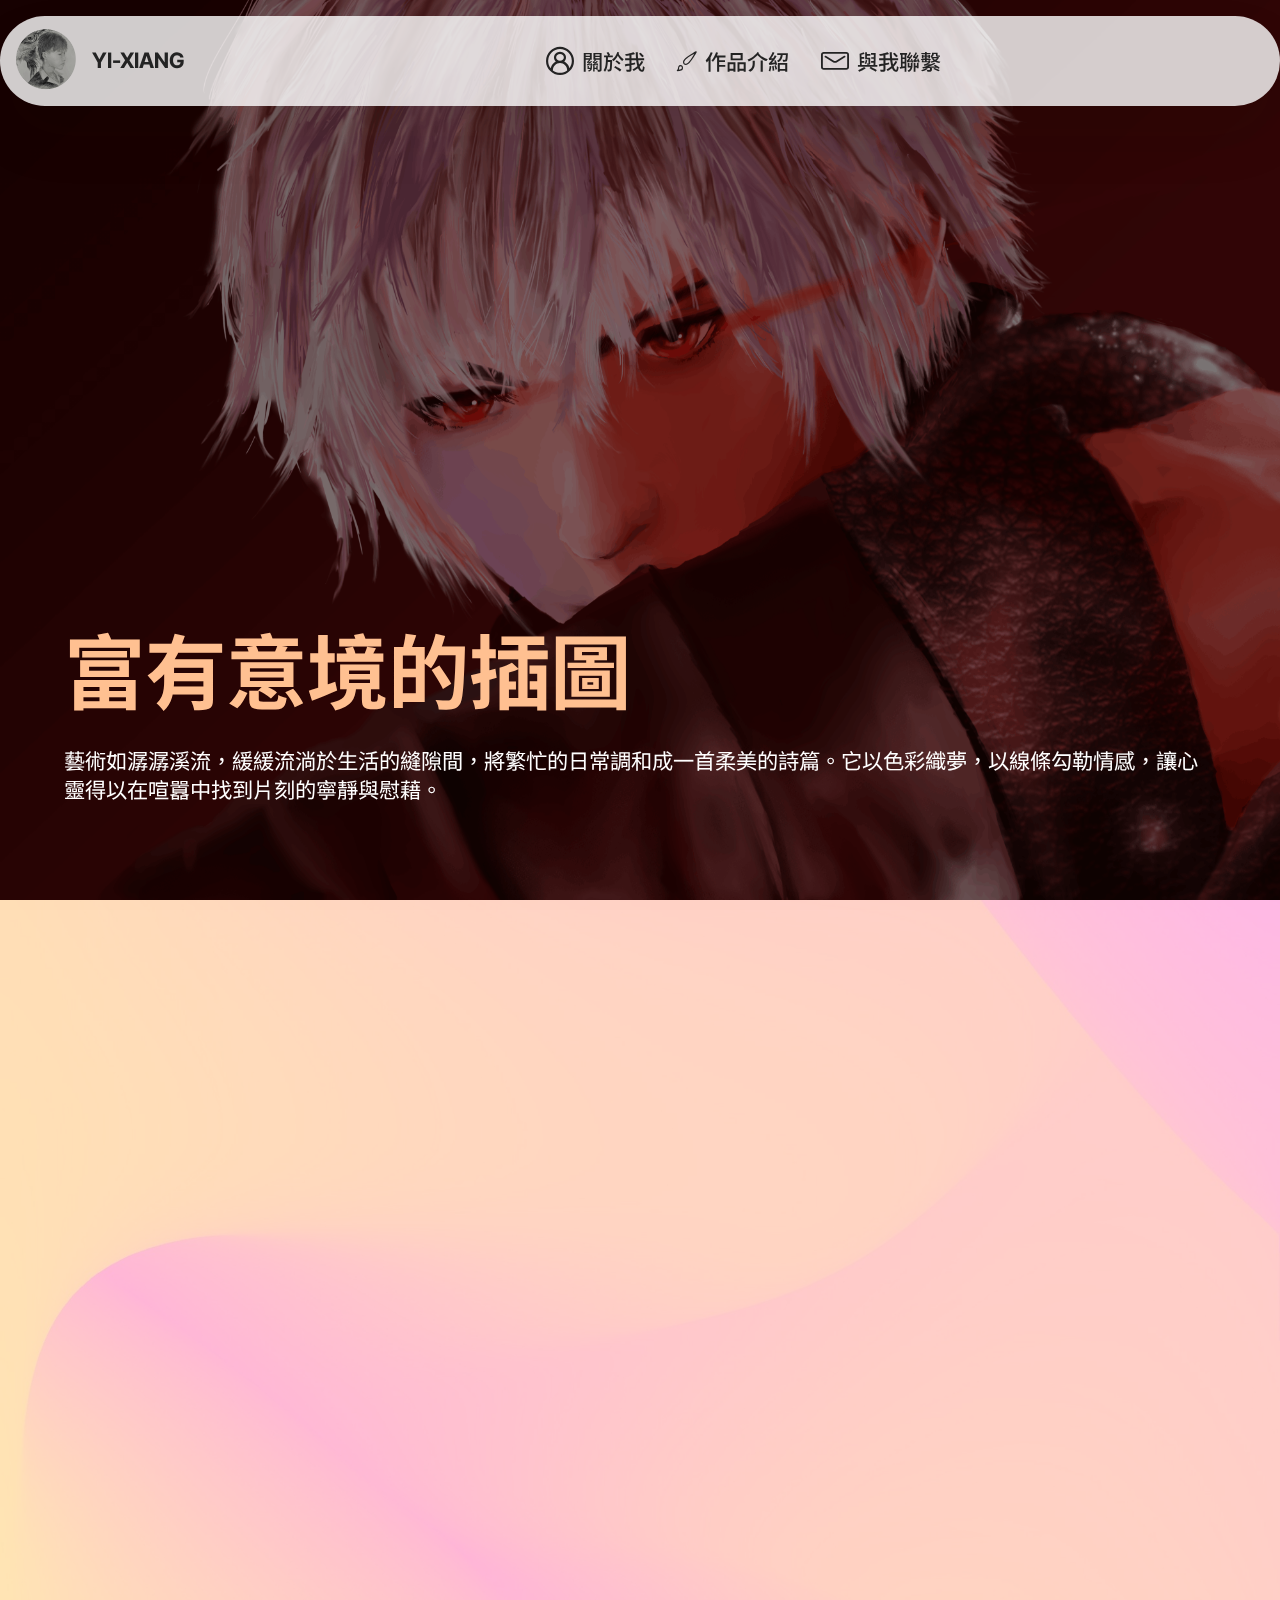
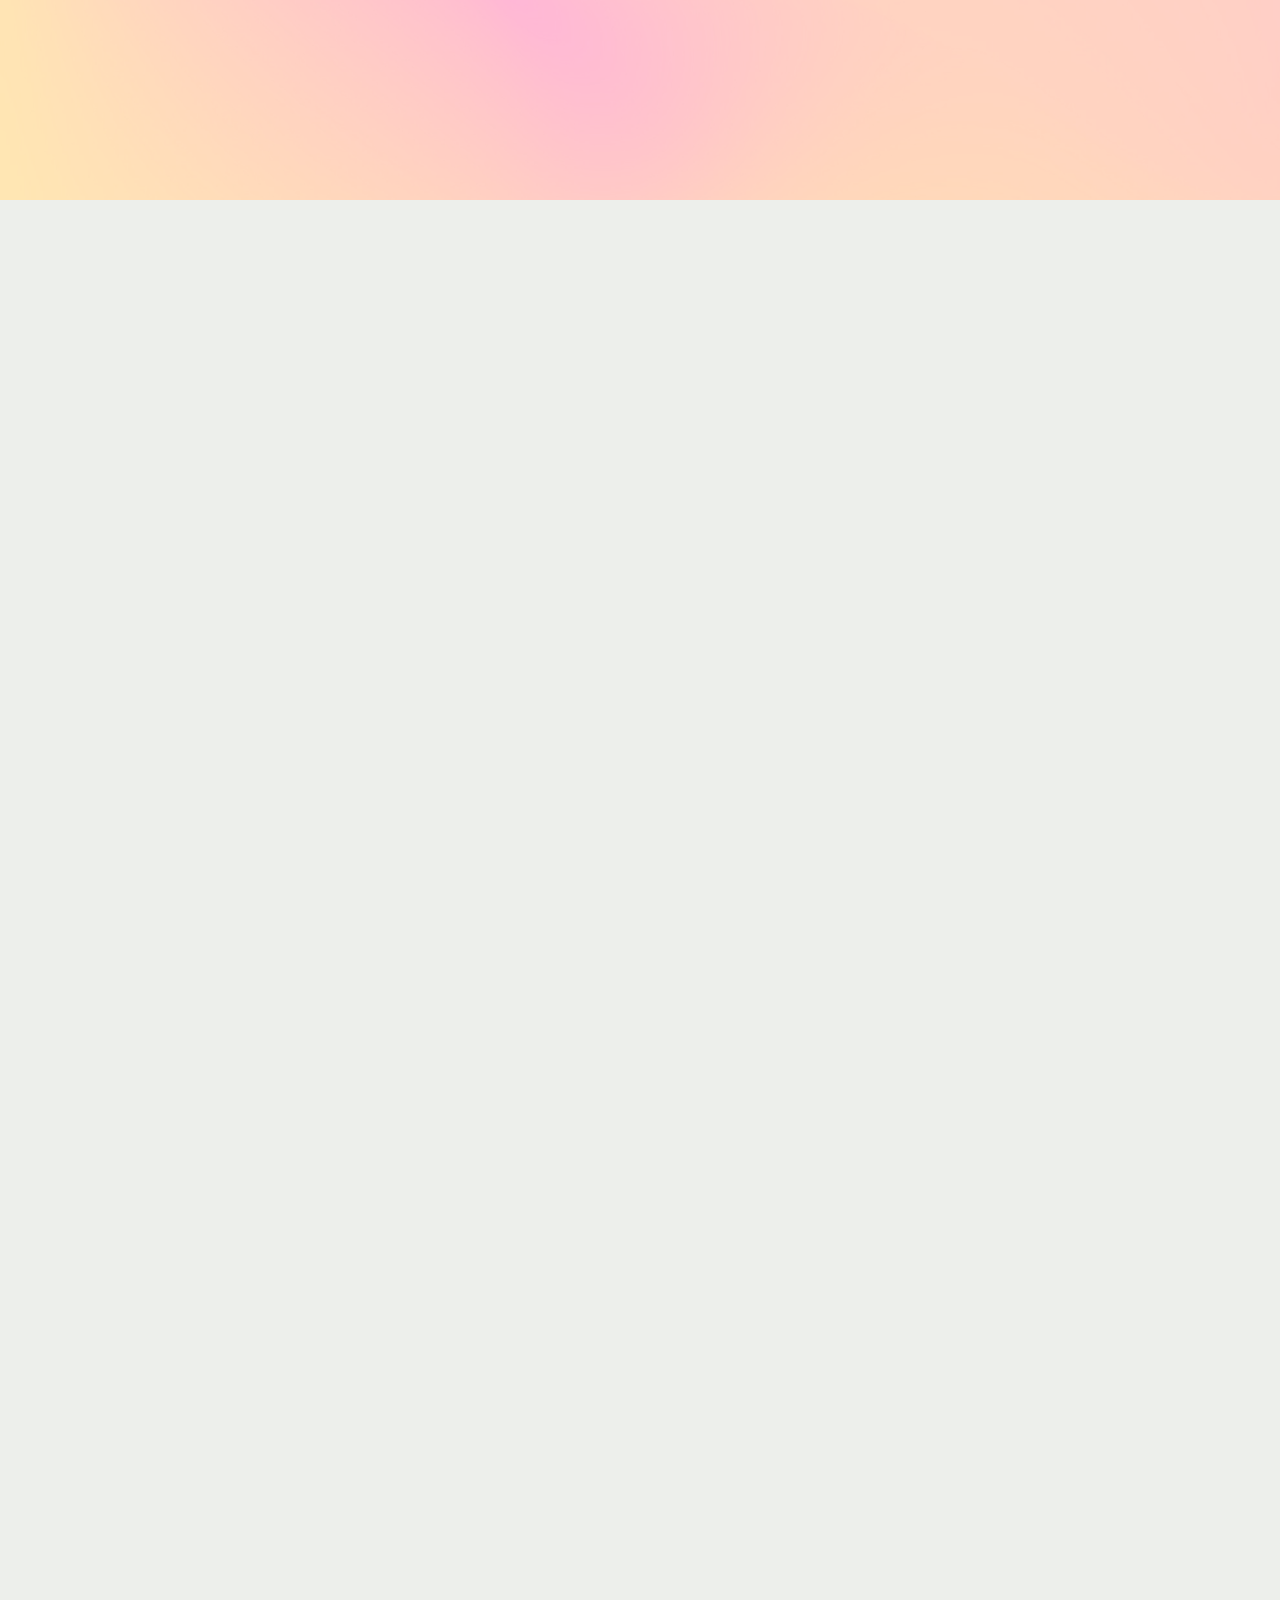
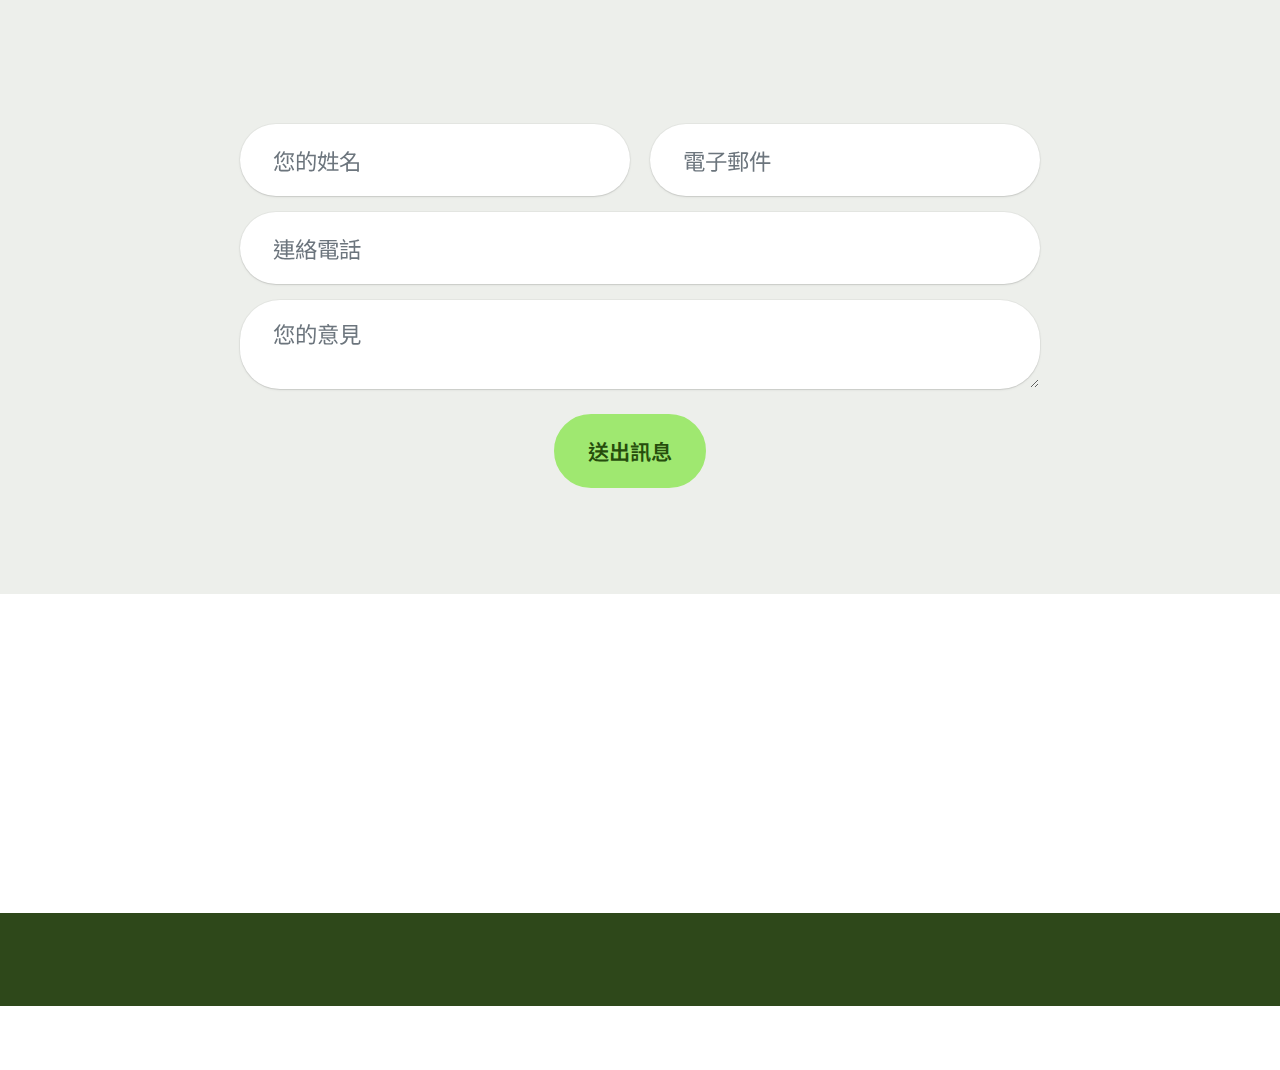
==== index.html @ b4646e72 "版本1" ====
<!DOCTYPE html>
<html  >
<head>
  <!-- Site made with Mobirise Website Builder v5.9.18, https://mobirise.com -->
  <meta charset="UTF-8">
  <meta http-equiv="X-UA-Compatible" content="IE=edge">
  <meta name="generator" content="Mobirise v5.9.18, mobirise.com">
  <meta name="viewport" content="width=device-width, initial-scale=1, minimum-scale=1">
  <link rel="shortcut icon" href="assets/images/116x154.png" type="image/x-icon">
  <meta name="description" content="我從小對繪畫與設計充滿熱情，並致力於不斷提升自己的藝術表現力與創意能力。

高中時期就讀於大安高工圖文傳播科，期間學習了設計理論、平面排版、印刷技術與數位繪圖等專業知識。學校課程讓我奠定了扎實的設計基礎，並接觸到專業設計工具的應用，進一步提升我的創作效率與品質。

畢業後，我在畫室進修三年，專注於繪畫技巧與藝術表現力的提升。在此期間，我深入學習了素描、色彩應用等技能，不斷探索自己的風格與表現方式。

目前，我是一名插畫設計師，擅長將手繪元素融入設計中，以營造獨特的視覺風格與情感連結，我的創作理念是透過每幅作品傳遞溫暖與故事。我相信，畫圖不僅僅是技巧的展現，更是心靈的表達。">
  <meta name="keywords" content="作品,王逸祥">
  <meta name="robots" content="index,follow">

  
  
  <title>個人</title>
  <link rel="stylesheet" href="assets/web/assets/mobirise-icons2/mobirise2.css">
  <link rel="stylesheet" href="assets/web/assets/mobirise-icons-bold/mobirise-icons-bold.css">
  <link rel="stylesheet" href="assets/bootstrap/css/bootstrap.min.css">
  <link rel="stylesheet" href="assets/bootstrap/css/bootstrap-grid.min.css">
  <link rel="stylesheet" href="assets/bootstrap/css/bootstrap-reboot.min.css">
  <link rel="stylesheet" href="assets/parallax/jarallax.css">
  <link rel="stylesheet" href="assets/animatecss/animate.css">
  <link rel="stylesheet" href="assets/dropdown/css/style.css">
  <link rel="stylesheet" href="assets/socicon/css/styles.css">
  <link rel="stylesheet" href="assets/theme/css/style.css">
  <link rel="preload" href="https://fonts.googleapis.com/css?family=Noto+Sans+TC:100,200,300,400,500,600,700,800,900&display=swap" as="style" onload="this.onload=null;this.rel='stylesheet'">
  <noscript><link rel="stylesheet" href="https://fonts.googleapis.com/css?family=Noto+Sans+TC:100,200,300,400,500,600,700,800,900&display=swap"></noscript>
  <link rel="preload" href="https://fonts.googleapis.com/css?family=Inter+Tight:100,200,300,400,500,600,700,800,900,100i,200i,300i,400i,500i,600i,700i,800i,900i&display=swap" as="style" onload="this.onload=null;this.rel='stylesheet'">
  <noscript><link rel="stylesheet" href="https://fonts.googleapis.com/css?family=Inter+Tight:100,200,300,400,500,600,700,800,900,100i,200i,300i,400i,500i,600i,700i,800i,900i&display=swap"></noscript>
  <link rel="preload" as="style" href="assets/mobirise/css/mbr-additional.css?v=68hzWu"><link rel="stylesheet" href="assets/mobirise/css/mbr-additional.css?v=68hzWu" type="text/css">

  <audio src="assets/music/Nameless Faces.mp3"></audio>
  
  
</head>
<body>
  
  <section data-bs-version="5.1" class="menu menu5 cid-uA78w323rF" once="menu" id="menu05-g">
	

	<nav class="navbar navbar-dropdown navbar-fixed-top navbar-expand-lg">
		<div class="container">
			<div class="navbar-brand">
				<span class="navbar-logo">
					
						<a href="index.html"><img src="assets/images/116x154.png" alt="關於王逸祥" style="height: 5rem;"></a>
					
				</span>
				<span class="navbar-caption-wrap"><a class="navbar-caption text-black text-primary display-4" href="index.html">YI-XIANG</a></span>
			</div>
			<button class="navbar-toggler" type="button" data-toggle="collapse" data-bs-toggle="collapse" data-target="#navbarSupportedContent" data-bs-target="#navbarSupportedContent" aria-controls="navbarNavAltMarkup" aria-expanded="false" aria-label="Toggle navigation">
				<div class="hamburger">
					<span></span>
					<span></span>
					<span></span>
					<span></span>
				</div>
			</button>
			<div class="collapse navbar-collapse" id="navbarSupportedContent">
				<ul class="navbar-nav nav-dropdown nav-right" data-app-modern-menu="true"><li class="nav-item">
						<a class="nav-link link text-black text-primary display-7" href="index.html#features027-2"><span class="mobi-mbri mobi-mbri-user-2 mbr-iconfont mbr-iconfont-btn"></span>關於我</a>
					</li>
					<li class="nav-item">
						<a class="nav-link link text-black text-primary display-7" href="index.html#gallery06-3" aria-expanded="false"><span class="mbrib-change-style mbr-iconfont mbr-iconfont-btn" style="font-size: 20px;"></span>作品介紹</a>
					</li>
					<li class="nav-item">
						<a class="nav-link link text-black text-primary display-7" href="index.html#form02-i"><span class="mbrib-letter mbr-iconfont mbr-iconfont-btn"></span>與我聯繫</a>
					</li></ul>
				
			</div>
		</div>
	</nav>
</section>

<section data-bs-version="5.1" class="header18 cid-uA6cqsrsYr mbr-fullscreen mbr-parallax-background" id="header18-0">
  

  <div class="mbr-overlay" style="opacity: 0.5; background-color: rgb(0, 0, 0);"></div>
  <div class="container-fluid">
    <div class="row">
      <div class="content-wrap col-12 col-md-12">
        <h1 class="mbr-section-title mbr-fonts-style mbr-white mb-4 display-1">
          <strong><br>富有意境的插圖</strong></h1>
        
        <p class="mbr-fonts-style mbr-text mbr-white mb-4 display-7">藝術如潺潺溪流，緩緩流淌於生活的縫隙間，將繁忙的日常調和成一首柔美的詩篇。它以色彩織夢，以線條勾勒情感，讓心靈得以在喧囂中找到片刻的寧靜與慰藉。</p>
        
      </div>
    </div>
  </div>
</section>

<section data-bs-version="5.1" class="features027 cid-uA6cyjbaeK mbr-fullscreen" id="features027-2">
	

	
	<div class="mbr-overlay" style="opacity: 0.7; background-color: rgb(255, 255, 255);"></div>

	<div class="container">
		


		<div class="row justify-content-center  blockContent">
			<div class="col-12 col-lg">
				
				<div class="item features-without-image col-12 col-md-12 col-lg-12 active">
					<div class="item-wrapper">
						<div class="item-content">
							
							<h4 class="card-title mbr-fonts-style display-5"><strong>我的經歷</strong></h4>
							<p class="card-text mbr-fonts-style mt-0 mb-0 display-7">我從小對繪畫與設計充滿熱情，並致力於不斷提升自己的藝術表現力與創意能力。<br><br>高中時期就讀於大安高工圖文傳播科，期間學習了設計理論、平面排版、印刷技術與數位繪圖等專業知識。學校課程讓我奠定了扎實的設計基礎，並接觸到專業設計工具的應用，進一步提升我的創作效率與品質。<br><br>畢業後，我在畫室進修三年，專注於繪畫技巧與藝術表現力的提升。在此期間，我深入學習了素描、色彩應用等技能，不斷探索自己的風格與表現方式。<br><br>目前，我是一名插畫設計師，擅長將手繪元素融入設計中，以營造獨特的視覺風格與情感連結，我的創作理念是透過每幅作品傳遞溫暖與故事。我相信，畫圖不僅僅是技巧的展現，更是心靈的表達。<br><br></p>
							
						</div>

					</div>
				</div>
				
			</div>
			<div class="col-12 col-lg-6">
				<div class="image-wrapper">
					<img class="w-100" src="assets/images/1355x1800.jpeg" alt="自畫像">
				</div>
			</div>

		</div>
	</div>
</section>

<section data-bs-version="5.1" class="gallery06 cid-uA6cEJFh0m" id="gallery06-3">
    
    
    <div class="container">
        <div class="row justify-content-center">
            <div class="col-12 content-head">
                <div class="mbr-section-head mb-5">
                    <h4 class="mbr-section-title mbr-fonts-style align-center mb-0 display-2"><strong>我的作品</strong></h4>
                    
                </div>
            </div>
        </div>
        <div class="row">
            <div class="item features-image col-12 col-md-6 col-lg-3 active">
                <div class="item-wrapper">
                    <div class="item-img">
                        <a href="assets/images/p1.jpg" target="_blank"><img src="assets/images/544x286.jpeg" alt="日常的衝擊" title="" data-slide-to="0" data-bs-slide-to="0"></a>
                    </div>
                </div>
            </div>
            <div class="item features-image col-12 col-md-6 col-lg-3">
                <div class="item-wrapper">
                    <div class="item-img">
                        <a href="assets/images/p2.jpg"><img src="assets/images/p2-544x769.jpg" alt="自由蝶翼" title="" data-slide-to="1" data-bs-slide-to="1"></a>
                    </div>
                </div>
            </div>
            <div class="item features-image col-12 col-md-6 col-lg-3">
                <div class="item-wrapper">
                    <div class="item-img">
                        <a href="assets/images/p3.png"><img src="assets/images/p3-544x769.png" alt="微笑的旋律" title="" data-slide-to="2" data-bs-slide-to="2"></a>
                    </div>
                </div>
            </div>
            <div class="item features-image col-12 col-md-6 col-lg-3">
                <div class="item-wrapper">
                    <div class="item-img">
                        <a href="assets/images/p4.png" target="_blank"><img src="assets/images/p4-1-544x384.png" alt="被留下的孤獨" title="" data-slide-to="3" data-bs-slide-to="3"></a>
                    </div>
                </div>
            </div>
            <div class="item features-image col-12 col-md-6 col-lg-3">
                <div class="item-wrapper">
                    <div class="item-img">
                        <a href="assets/images/p4.jpg" target="_blank"><img src="assets/images/p5-596x335.jpeg" alt="無懼之凝望" title="" data-slide-to="4" data-bs-slide-to="4"></a>
                    </div>
                </div>
            </div>
            <div class="item features-image col-12 col-md-6 col-lg-3">
                <div class="item-wrapper">
                    <div class="item-img">
                        <a href="assets/images/p6.jpg" target="_blank"><img src="assets/images/p6-596x335.jpg" alt="色鉛筆畫" title="" data-slide-to="5" data-bs-slide-to="5"></a>
                    </div>
                </div>
            </div>
            <div class="item features-image col-12 col-md-6 col-lg-3">
                <div class="item-wrapper">
                    <div class="item-img">
                        <a href="assets/images/p7.jpg" target="_blank"><img src="assets/images/p7-2-596x795.jpeg" alt="素描少女肖像" title="" data-slide-to="6" data-bs-slide-to="6"></a>
                    </div>
                </div>
            </div>
            <div class="item features-image col-12 col-md-6 col-lg-3">
                <div class="item-wrapper">
                    <div class="item-img">
                        <a href="assets/images/p8.png" target="_blank"><img src="assets/images/p8-596x795.png" alt="逐夢的色彩" title="" data-slide-to="7" data-bs-slide-to="7"></a>
                    </div>
                </div>
            </div><div class="item features-image col-12 col-md-6 col-lg-3">
                <div class="item-wrapper">
                    <div class="item-img">
                        <a href="assets/images/p9.jpg" target="_blank"><img src="assets/images/p9-480x488.jpg" alt="少年素描" title="" data-slide-to="8" data-bs-slide-to="8"></a>
                    </div>
                </div>
            </div><div class="item features-image col-12 col-md-6 col-lg-3">
                <div class="item-wrapper">
                    <div class="item-img">
                        <a href="assets/images/p10.jpg" target="_blank"><img src="assets/images/p10-2428x2428.jpg" alt="一公升的眼淚素描" title="" data-slide-to="9" data-bs-slide-to="9"></a>
                    </div>
                </div>
            </div><div class="item features-image col-12 col-md-6 col-lg-3">
                <div class="item-wrapper">
                    <div class="item-img">
                        <a href="assets/images/p11.jpg" target="_blank"><img src="assets/images/p11-4248x5664.jpg" alt="素描女性肖像" title="" data-slide-to="10" data-bs-slide-to="10"></a>
                    </div>
                </div>
            </div><div class="item features-image col-12 col-md-6 col-lg-3">
                <div class="item-wrapper">
                    <div class="item-img">
                        <a href="assets/images/p12.jpg" target="_blank"><img src="assets/images/p12-5664x4248.jpeg" alt="素描女性肖像" title="" data-slide-to="11" data-bs-slide-to="11"></a>
                    </div>
                </div>
            </div>

        </div>
        
    </div>
</section>

<section data-bs-version="5.1" class="form5 cid-uA7gVSuj2J" id="form02-i">
    
    
    <div class="container">
        <div class="row justify-content-center">
            <div class="col-12 content-head">
                <div class="mbr-section-head mb-5">
                    <h3 class="mbr-section-title mbr-fonts-style align-center mb-0 display-2"><strong>聯絡方式</strong></h3>
                    
                </div>
            </div>
        </div>
        <div class="row justify-content-center">
            <div class="col-lg-8 mx-auto mbr-form" data-form-type="formoid">
                <form action="https://mobirise.eu/" method="POST" class="mbr-form form-with-styler" data-form-title="Form Name"><input type="hidden" name="email" data-form-email="true" value="TSRhJK3/NZV9/lRA4Kkt0JVE1pKnfKkb/jKzm/qsnncFU4taWsl/C3+NL6zl2XC5ePq903BPLJbYJjhTta/qVCFA0zkTVL9HdaMLUX8Obk84UeLbq2c6eegszjKuDEen">
                    <div class="row">
                        <div hidden="hidden" data-form-alert="" class="alert alert-success col-12">我已經收到您的意見，會盡快幫您處理!</div>
                        <div hidden="hidden" data-form-alert-danger="" class="alert alert-danger col-12">
                            Oops...! some problem!
                        </div>
                    </div>
                    <div class="dragArea row">
                        <div class="col-md col-sm-12 form-group mb-3" data-for="name">
                            <input type="text" name="name" placeholder="您的姓名" data-form-field="name" class="form-control" value="" id="name-form02-i">
                        </div>
                        <div class="col-md col-sm-12 form-group mb-3" data-for="email">
                            <input type="email" name="email" placeholder="電子郵件" data-form-field="email" class="form-control" value="" id="email-form02-i">
                        </div>
                        <div class="col-12 form-group mb-3" data-for="phone">
                            <input type="tel" name="phone" placeholder="連絡電話" data-form-field="phone" class="form-control" value="" id="phone-form02-i">
                        </div>
                        <div class="col-12 form-group mb-3" data-for="textarea">
                            <textarea name="textarea" placeholder="您的意見" data-form-field="textarea" class="form-control" id="textarea-form02-i"></textarea>
                        </div>
                        <div class="col-lg-12 col-md-12 col-sm-12 align-center mbr-section-btn"><button type="submit" class="btn btn-primary display-7">送出訊息</button></div>
                    </div>
                </form>
            </div>
        </div>
    </div>
</section>



<section data-bs-version="5.1" class="share3 cid-uA7BgqbzO7" id="share3-n">
    
     
    
    
    

    <div class="container">
        <div class="media-container-row">
            <div class="col-12">
                <h3 class="mbr-section-title align-center mb-3 mbr-fonts-style display-2"><strong>歡迎關注!</strong>
                </h3>
                <div class="social-list align-center">
                   
                    <a class="iconfont-wrapper bg-facebook m-2 " target="_blank" href="https://mobiri.se">
                            <span class="socicon-facebook socicon"></span>
                        </a>
                        <a class="iconfont-wrapper bg-twitter m-2" href="https://mobiri.se" target="_blank">
                            <span class="socicon-twitter socicon"></span>
                        </a>
                        <a class="iconfont-wrapper bg-instagram m-2" href="https://mobiri.se" target="_blank">
                            <span class="socicon-instagram socicon"></span>
                        </a>
                        <a class="iconfont-wrapper bg-pinterest m-2" href="https://mobiri.se" target="_blank">
                            <span class="socicon-pinterest socicon"></span>
                        </a>
                        
                        
                        <a class="iconfont-wrapper bg-behance m-2" href="https://mobiri.se" target="_blank">
                            <span class="socicon-behance socicon"></span>
                        </a>
                        
                        
                        
                        
                </div>
            </div>
        </div>
    </div>
</section>

<section data-bs-version="5.1" class="footer4 cid-uA6excAqHY" once="footers" id="footer04-d">

    

    

    <div class="container">
        <div class="media-container-row align-center mbr-white">
            <div class="col-12">
                <p class="mbr-text mb-0 mbr-fonts-style display-7">
                    © Copyright 2025&nbsp; WANG-YI-XIANG&nbsp; &nbsp;All Rights Reserved
                </p>
            </div>
        </div>
    </div>
</section><section class="display-7" style="padding: 0;align-items: center;justify-content: center;flex-wrap: wrap;    align-content: center;display: flex;position: relative;height: 4rem;"><a href="https://mobiri.se/3713466" style="flex: 1 1;height: 4rem;position: absolute;width: 100%;z-index: 1;"><img alt="" style="height: 4rem;" src="[data-uri]"></a><p style="margin: 0;text-align: center;" class="display-7">&#8204;</p><a style="z-index:1" href="https://mobirise.com/builder/ai-website-builder.html">AI Website Builder</a></section><script src="assets/bootstrap/js/bootstrap.bundle.min.js"></script>  <script src="assets/parallax/jarallax.js"></script>  <script src="assets/smoothscroll/smooth-scroll.js"></script>  <script src="assets/ytplayer/index.js"></script>  <script src="assets/dropdown/js/navbar-dropdown.js"></script>  <script src="assets/theme/js/script.js"></script>  <script src="assets/formoid/formoid.min.js"></script>  
  
  
 <div id="scrollToTop" class="scrollToTop mbr-arrow-up"><a style="text-align: center;"><i class="mbr-arrow-up-icon mbr-arrow-up-icon-cm cm-icon cm-icon-smallarrow-up"></i></a></div>
    <input name="animation" type="hidden">
  </body>
</html>
---- assets/web/assets/mobirise-icons2/mobirise2.css ----
@font-face {
  font-family: 'Moririse2';
  font-display: swap;
  src:  url('mobirise2.eot?f2bix4');
  src:  url('mobirise2.eot?f2bix4#iefix') format('embedded-opentype'),
    url('mobirise2.ttf?f2bix4') format('truetype'),
    url('mobirise2.woff?f2bix4') format('woff'),
    url('mobirise2.svg?f2bix4#mobirise2') format('svg');
  font-weight: normal;
  font-style: normal;
}

[class^="mobi-"], [class*=" mobi-"] {
  /* use !important to prevent issues with browser extensions that change fonts */
  font-family: 'Moririse2' !important;
  speak: none;
  font-style: normal;
  font-weight: normal;
  font-variant: normal;
  text-transform: none;
  line-height: 1;

  /* Better Font Rendering =========== */
  -webkit-font-smoothing: antialiased;
  -moz-osx-font-smoothing: grayscale;
}

.mobi-mbri-add-submenu:before {
  content: "\e900";
}
.mobi-mbri-alert:before {
  content: "\e901";
}
.mobi-mbri-align-center:before {
  content: "\e902";
}
.mobi-mbri-align-justify:before {
  content: "\e903";
}
.mobi-mbri-align-left:before {
  content: "\e904";
}
.mobi-mbri-align-right:before {
  content: "\e905";
}
.mobi-mbri-android:before {
  content: "\e906";
}
.mobi-mbri-apple:before {
  content: "\e907";
}
.mobi-mbri-arrow-down:before {
  content: "\e908";
}
.mobi-mbri-arrow-next:before {
  content: "\e909";
}
.mobi-mbri-arrow-prev:before {
  content: "\e90a";
}
.mobi-mbri-arrow-up:before {
  content: "\e90b";
}
.mobi-mbri-bold:before {
  content: "\e90c";
}
.mobi-mbri-bookmark:before {
  content: "\e90d";
}
.mobi-mbri-bootstrap:before {
  content: "\e90e";
}
.mobi-mbri-briefcase:before {
  content: "\e90f";
}
.mobi-mbri-browse:before {
  content: "\e910";
}
.mobi-mbri-bulleted-list:before {
  content: "\e911";
}
.mobi-mbri-calendar:before {
  content: "\e912";
}
.mobi-mbri-camera:before {
  content: "\e913";
}
.mobi-mbri-cart-add:before {
  content: "\e914";
}
.mobi-mbri-cart-full:before {
  content: "\e915";
}
.mobi-mbri-cash:before {
  content: "\e916";
}
.mobi-mbri-change-style:before {
  content: "\e917";
}
.mobi-mbri-chat:before {
  content: "\e918";
}
.mobi-mbri-clock:before {
  content: "\e919";
}
.mobi-mbri-close:before {
  content: "\e91a";
}
.mobi-mbri-cloud:before {
  content: "\e91b";
}
.mobi-mbri-code:before {
  content: "\e91c";
}
.mobi-mbri-contact-form:before {
  content: "\e91d";
}
.mobi-mbri-credit-card:before {
  content: "\e91e";
}
.mobi-mbri-cursor-click:before {
  content: "\e91f";
}
.mobi-mbri-cust-feedback:before {
  content: "\e920";
}
.mobi-mbri-database:before {
  content: "\e921";
}
.mobi-mbri-delivery:before {
  content: "\e922";
}
.mobi-mbri-desktop:before {
  content: "\e923";
}
.mobi-mbri-devices:before {
  content: "\e924";
}
.mobi-mbri-down:before {
  content: "\e925";
}
.mobi-mbri-download-2:before {
  content: "\e926";
}
.mobi-mbri-download:before {
  content: "\e927";
}
.mobi-mbri-drag-n-drop-2:before {
  content: "\e928";
}
.mobi-mbri-drag-n-drop:before {
  content: "\e929";
}
.mobi-mbri-edit-2:before {
  content: "\e92a";
}
.mobi-mbri-edit:before {
  content: "\e92b";
}
.mobi-mbri-error:before {
  content: "\e92c";
}
.mobi-mbri-extension:before {
  content: "\e92d";
}
.mobi-mbri-features:before {
  content: "\e92e";
}
.mobi-mbri-file:before {
  content: "\e92f";
}
.mobi-mbri-flag:before {
  content: "\e930";
}
.mobi-mbri-folder:before {
  content: "\e931";
}
.mobi-mbri-gift:before {
  content: "\e932";
}
.mobi-mbri-github:before {
  content: "\e933";
}
.mobi-mbri-globe-2:before {
  content: "\e934";
}
.mobi-mbri-globe:before {
  content: "\e935";
}
.mobi-mbri-growing-chart:before {
  content: "\e936";
}
.mobi-mbri-hearth:before {
  content: "\e937";
}
.mobi-mbri-help:before {
  content: "\e938";
}
.mobi-mbri-home:before {
  content: "\e939";
}
.mobi-mbri-hot-cup:before {
  content: "\e93a";
}
.mobi-mbri-idea:before {
  content: "\e93b";
}
.mobi-mbri-image-gallery:before {
  content: "\e93c";
}
.mobi-mbri-image-slider:before {
  content: "\e93d";
}
.mobi-mbri-info:before {
  content: "\e93e";
}
.mobi-mbri-italic:before {
  content: "\e93f";
}
.mobi-mbri-key:before {
  content: "\e940";
}
.mobi-mbri-laptop:before {
  content: "\e941";
}
.mobi-mbri-layers:before {
  content: "\e942";
}
.mobi-mbri-left-right:before {
  content: "\e943";
}
.mobi-mbri-left:before {
  content: "\e944";
}
.mobi-mbri-letter:before {
  content: "\e945";
}
.mobi-mbri-like:before {
  content: "\e946";
}
.mobi-mbri-link:before {
  content: "\e947";
}
.mobi-mbri-lock:before {
  content: "\e948";
}
.mobi-mbri-login:before {
  content: "\e949";
}
.mobi-mbri-logout:before {
  content: "\e94a";
}
.mobi-mbri-magic-stick:before {
  content: "\e94b";
}
.mobi-mbri-map-pin:before {
  content: "\e94c";
}
.mobi-mbri-menu:before {
  content: "\e94d";
}
.mobi-mbri-mobile-2:before {
  content: "\e94e";
}
.mobi-mbri-mobile-horizontal:before {
  content: "\e94f";
}
.mobi-mbri-mobile:before {
  content: "\e950";
}
.mobi-mbri-mobirise:before {
  content: "\e951";
}
.mobi-mbri-more-horizontal:before {
  content: "\e952";
}
.mobi-mbri-more-vertical:before {
  content: "\e953";
}
.mobi-mbri-music:before {
  content: "\e954";
}
.mobi-mbri-new-file:before {
  content: "\e955";
}
.mobi-mbri-numbered-list:before {
  content: "\e956";
}
.mobi-mbri-opened-folder:before {
  content: "\e957";
}
.mobi-mbri-pages:before {
  content: "\e958";
}
.mobi-mbri-paper-plane:before {
  content: "\e959";
}
.mobi-mbri-paperclip:before {
  content: "\e95a";
}
.mobi-mbri-phone:before {
  content: "\e95b";
}
.mobi-mbri-photo:before {
  content: "\e95c";
}
.mobi-mbri-photos:before {
  content: "\e95d";
}
.mobi-mbri-pin:before {
  content: "\e95e";
}
.mobi-mbri-play:before {
  content: "\e95f";
}
.mobi-mbri-plus:before {
  content: "\e960";
}
.mobi-mbri-preview:before {
  content: "\e961";
}
.mobi-mbri-print:before {
  content: "\e962";
}
.mobi-mbri-protect:before {
  content: "\e963";
}
.mobi-mbri-question:before {
  content: "\e964";
}
.mobi-mbri-quote-left:before {
  content: "\e965";
}
.mobi-mbri-quote-right:before {
  content: "\e966";
}
.mobi-mbri-redo:before {
  content: "\e967";
}
.mobi-mbri-refresh:before {
  content: "\e968";
}
.mobi-mbri-responsive-2:before {
  content: "\e969";
}
.mobi-mbri-responsive:before {
  content: "\e96a";
}
.mobi-mbri-right:before {
  content: "\e96b";
}
.mobi-mbri-rocket:before {
  content: "\e96c";
}
.mobi-mbri-sad-face:before {
  content: "\e96d";
}
.mobi-mbri-sale:before {
  content: "\e96e";
}
.mobi-mbri-save:before {
  content: "\e96f";
}
.mobi-mbri-search:before {
  content: "\e970";
}
.mobi-mbri-setting-2:before {
  content: "\e971";
}
.mobi-mbri-setting-3:before {
  content: "\e972";
}
.mobi-mbri-setting:before {
  content: "\e973";
}
.mobi-mbri-share:before {
  content: "\e974";
}
.mobi-mbri-shopping-bag:before {
  content: "\e975";
}
.mobi-mbri-shopping-basket:before {
  content: "\e976";
}
.mobi-mbri-shopping-cart:before {
  content: "\e977";
}
.mobi-mbri-sites:before {
  content: "\e978";
}
.mobi-mbri-smile-face:before {
  content: "\e979";
}
.mobi-mbri-speed:before {
  content: "\e97a";
}
.mobi-mbri-star:before {
  content: "\e97b";
}
.mobi-mbri-success:before {
  content: "\e97c";
}
.mobi-mbri-sun:before {
  content: "\e97d";
}
.mobi-mbri-sun2:before {
  content: "\e97e";
}
.mobi-mbri-tablet-vertical:before {
  content: "\e97f";
}
.mobi-mbri-tablet:before {
  content: "\e980";
}
.mobi-mbri-target:before {
  content: "\e981";
}
.mobi-mbri-timer:before {
  content: "\e982";
}
.mobi-mbri-to-ftp:before {
  content: "\e983";
}
.mobi-mbri-to-local-drive:before {
  content: "\e984";
}
.mobi-mbri-touch-swipe:before {
  content: "\e985";
}
.mobi-mbri-touch:before {
  content: "\e986";
}
.mobi-mbri-trash:before {
  content: "\e987";
}
.mobi-mbri-underline:before {
  content: "\e988";
}
.mobi-mbri-undo:before {
  content: "\e989";
}
.mobi-mbri-unlink:before {
  content: "\e98a";
}
.mobi-mbri-unlock:before {
  content: "\e98b";
}
.mobi-mbri-up-down:before {
  content: "\e98c";
}
.mobi-mbri-up:before {
  content: "\e98d";
}
.mobi-mbri-update:before {
  content: "\e98e";
}
.mobi-mbri-upload-2:before {
  content: "\e98f";
}
.mobi-mbri-upload:before {
  content: "\e990";
}
.mobi-mbri-user-2:before {
  content: "\e991";
}
.mobi-mbri-user:before {
  content: "\e992";
}
.mobi-mbri-users:before {
  content: "\e993";
}
.mobi-mbri-video-play:before {
  content: "\e994";
}
.mobi-mbri-video:before {
  content: "\e995";
}
.mobi-mbri-watch:before {
  content: "\e996";
}
.mobi-mbri-website-theme-2:before {
  content: "\e997";
}
.mobi-mbri-website-theme:before {
  content: "\e998";
}
.mobi-mbri-wifi:before {
  content: "\e999";
}
.mobi-mbri-windows:before {
  content: "\e99a";
}
.mobi-mbri-zoom-in:before {
  content: "\e99b";
}
.mobi-mbri-zoom-out:before {
  content: "\e99c";
}
---- assets/web/assets/mobirise-icons-bold/mobirise-icons-bold.css ----
@font-face {
  font-family: 'mobirise-icons-bold';
  font-display: swap;
  src:  url('mobirise-icons-bold.eot?m1l4yr');
  src:  url('mobirise-icons-bold.eot?m1l4yr#iefix') format('embedded-opentype'),
    url('mobirise-icons-bold.ttf?m1l4yr') format('truetype'),
    url('mobirise-icons-bold.woff?m1l4yr') format('woff'),
    url('mobirise-icons-bold.svg?m1l4yr#mobirise-icons-bold') format('svg');
  font-weight: normal;
  font-style: normal;
}

[class^="mbrib-"], [class*="mbrib-"] {
  /* use !important to prevent issues with browser extensions that change fonts */
  font-family: 'mobirise-icons-bold' !important;
  speak: none;
  font-style: normal;
  font-weight: normal;
  font-variant: normal;
  text-transform: none;
  line-height: 1;

  /* Better Font Rendering =========== */
  -webkit-font-smoothing: antialiased;
  -moz-osx-font-smoothing: grayscale;
}

.mbrib-add-submenu:before {
  content: "\e900";
}
.mbrib-alert:before {
  content: "\e901";
}
.mbrib-align-center:before {
  content: "\e902";
}
.mbrib-align-justify:before {
  content: "\e903";
}
.mbrib-align-left:before {
  content: "\e904";
}
.mbrib-align-right:before {
  content: "\e905";
}
.mbrib-android:before {
  content: "\e906";
}
.mbrib-apple:before {
  content: "\e907";
}
.mbrib-arrow-down:before {
  content: "\e908";
}
.mbrib-arrow-next:before {
  content: "\e909";
}
.mbrib-arrow-prev:before {
  content: "\e90a";
}
.mbrib-arrow-up:before {
  content: "\e90b";
}
.mbrib-bold:before {
  content: "\e90c";
}
.mbrib-bookmark:before {
  content: "\e90d";
}
.mbrib-bootstrap:before {
  content: "\e90e";
}
.mbrib-briefcase:before {
  content: "\e90f";
}
.mbrib-browse:before {
  content: "\e910";
}
.mbrib-bulleted-list:before {
  content: "\e911";
}
.mbrib-calendar:before {
  content: "\e912";
}
.mbrib-camera:before {
  content: "\e913";
}
.mbrib-cart-add:before {
  content: "\e914";
}
.mbrib-cart-full:before {
  content: "\e915";
}
.mbrib-cash:before {
  content: "\e916";
}
.mbrib-change-style:before {
  content: "\e917";
}
.mbrib-chat:before {
  content: "\e918";
}
.mbrib-clock:before {
  content: "\e919";
}
.mbrib-close:before {
  content: "\e91a";
}
.mbrib-cloud:before {
  content: "\e91b";
}
.mbrib-code:before {
  content: "\e91c";
}
.mbrib-contact-form:before {
  content: "\e91d";
}
.mbrib-credit-card:before {
  content: "\e91e";
}
.mbrib-cursor-click:before {
  content: "\e91f";
}
.mbrib-cust-feedback:before {
  content: "\e920";
}
.mbrib-database:before {
  content: "\e921";
}
.mbrib-delivery:before {
  content: "\e922";
}
.mbrib-desktop:before {
  content: "\e923";
}
.mbrib-devices:before {
  content: "\e924";
}
.mbrib-down:before {
  content: "\e925";
}
.mbrib-download:before {
  content: "\e926";
}
.mbrib-drag-n-drop:before {
  content: "\e927";
}
.mbrib-drag-n-drop2:before {
  content: "\e928";
}
.mbrib-edit:before {
  content: "\e929";
}
.mbrib-edit2:before {
  content: "\e92a";
}
.mbrib-error:before {
  content: "\e92b";
}
.mbrib-extension:before {
  content: "\e92c";
}
.mbrib-features:before {
  content: "\e92d";
}
.mbrib-file:before {
  content: "\e92e";
}
.mbrib-flag:before {
  content: "\e92f";
}
.mbrib-folder:before {
  content: "\e930";
}
.mbrib-gift:before {
  content: "\e931";
}
.mbrib-github:before {
  content: "\e932";
}
.mbrib-globe-2:before {
  content: "\e933";
}
.mbrib-globe:before {
  content: "\e934";
}
.mbrib-growing-chart:before {
  content: "\e935";
}
.mbrib-hearth:before {
  content: "\e936";
}
.mbrib-help:before {
  content: "\e937";
}
.mbrib-home:before {
  content: "\e938";
}
.mbrib-hot-cup:before {
  content: "\e939";
}
.mbrib-idea:before {
  content: "\e93a";
}
.mbrib-image-gallery:before {
  content: "\e93b";
}
.mbrib-image-slider:before {
  content: "\e93c";
}
.mbrib-info:before {
  content: "\e93d";
}
.mbrib-italic:before {
  content: "\e93e";
}
.mbrib-key:before {
  content: "\e93f";
}
.mbrib-laptop:before {
  content: "\e940";
}
.mbrib-layers:before {
  content: "\e941";
}
.mbrib-left-right:before {
  content: "\e942";
}
.mbrib-left:before {
  content: "\e943";
}
.mbrib-letter:before {
  content: "\e944";
}
.mbrib-like:before {
  content: "\e945";
}
.mbrib-link:before {
  content: "\e946";
}
.mbrib-lock:before {
  content: "\e947";
}
.mbrib-login:before {
  content: "\e948";
}
.mbrib-logout:before {
  content: "\e949";
}
.mbrib-magic-stick:before {
  content: "\e94a";
}
.mbrib-map-pin:before {
  content: "\e94b";
}
.mbrib-menu:before {
  content: "\e94c";
}
.mbrib-mobile:before {
  content: "\e94d";
}
.mbrib-mobile2:before {
  content: "\e94e";
}
.mbrib-mobirise:before {
  content: "\e94f";
}
.mbrib-more-horizontal:before {
  content: "\e950";
}
.mbrib-more-vertical:before {
  content: "\e951";
}
.mbrib-music:before {
  content: "\e952";
}
.mbrib-new-file:before {
  content: "\e953";
}
.mbrib-numbered-list:before {
  content: "\e954";
}
.mbrib-opened-folder:before {
  content: "\e955";
}
.mbrib-pages:before {
  content: "\e956";
}
.mbrib-paper-plane:before {
  content: "\e957";
}
.mbrib-paperclip:before {
  content: "\e958";
}
.mbrib-photo:before {
  content: "\e959";
}
.mbrib-photos:before {
  content: "\e95a";
}
.mbrib-pin:before {
  content: "\e95b";
}
.mbrib-play:before {
  content: "\e95c";
}
.mbrib-plus:before {
  content: "\e95d";
}
.mbrib-preview:before {
  content: "\e95e";
}
.mbrib-print:before {
  content: "\e95f";
}
.mbrib-protect:before {
  content: "\e960";
}
.mbrib-question:before {
  content: "\e961";
}
.mbrib-quote-left:before {
  content: "\e962";
}
.mbrib-quote-right:before {
  content: "\e963";
}
.mbrib-redo:before {
  content: "\e964";
}
.mbrib-refresh:before {
  content: "\e965";
}
.mbrib-responsive:before {
  content: "\e966";
}
.mbrib-right:before {
  content: "\e967";
}
.mbrib-rocket:before {
  content: "\e968";
}
.mbrib-sad-face:before {
  content: "\e969";
}
.mbrib-sale:before {
  content: "\e96a";
}
.mbrib-save:before {
  content: "\e96b";
}
.mbrib-search:before {
  content: "\e96c";
}
.mbrib-setting:before {
  content: "\e96d";
}
.mbrib-setting2:before {
  content: "\e96e";
}
.mbrib-setting3:before {
  content: "\e96f";
}
.mbrib-share:before {
  content: "\e970";
}
.mbrib-shopping-bag:before {
  content: "\e971";
}
.mbrib-shopping-basket:before {
  content: "\e972";
}
.mbrib-shopping-cart:before {
  content: "\e973";
}
.mbrib-sites:before {
  content: "\e974";
}
.mbrib-smile-face:before {
  content: "\e975";
}
.mbrib-speed:before {
  content: "\e976";
}
.mbrib-star:before {
  content: "\e977";
}
.mbrib-success:before {
  content: "\e978";
}
.mbrib-sun:before {
  content: "\e979";
}
.mbrib-sun2:before {
  content: "\e97a";
}
.mbrib-tablet-vertical:before {
  content: "\e97b";
}
.mbrib-tablet:before {
  content: "\e97c";
}
.mbrib-target:before {
  content: "\e97d";
}
.mbrib-timer:before {
  content: "\e97e";
}
.mbrib-to-ftp:before {
  content: "\e97f";
}
.mbrib-to-local-drive:before {
  content: "\e980";
}
.mbrib-touch-swipe:before {
  content: "\e981";
}
.mbrib-touch:before {
  content: "\e982";
}
.mbrib-trash:before {
  content: "\e983";
}
.mbrib-underline:before {
  content: "\e984";
}
.mbrib-undo:before {
  content: "\e985";
}
.mbrib-unlink:before {
  content: "\e986";
}
.mbrib-unlock:before {
  content: "\e987";
}
.mbrib-up-down:before {
  content: "\e988";
}
.mbrib-up:before {
  content: "\e989";
}
.mbrib-update:before {
  content: "\e98a";
}
.mbrib-upload:before {
  content: "\e98b";
}
.mbrib-user:before {
  content: "\e98c";
}
.mbrib-user2:before {
  content: "\e98d";
}
.mbrib-users:before {
  content: "\e98e";
}
.mbrib-video-play:before {
  content: "\e98f";
}
.mbrib-video:before {
  content: "\e990";
}
.mbrib-watch:before {
  content: "\e991";
}
.mbrib-website-theme:before {
  content: "\e992";
}
.mbrib-wifi:before {
  content: "\e993";
}
.mbrib-windows:before {
  content: "\e994";
}
.mbrib-zoom-out:before {
  content: "\e995";
}
---- assets/parallax/jarallax.css ----
.jarallax {
    position: relative;
    z-index: 0;
}
.jarallax > .jarallax-img {
    position: absolute;
    object-fit: cover;
    /* support for plugin https://github.com/bfred-it/object-fit-images */
    font-family: 'object-fit: cover;';
    top: 0;
    left: 0;
    width: 100%;
    height: 100%;
    z-index: -1;
}
---- assets/dropdown/css/style.css ----
.navbar-dropdown {
  left: 0;
  padding: 0;
  position: absolute;
  right: 0;
  top: 0;
  transition: all 0.45s ease;
  z-index: 1030;
  background: #282828; }
  .navbar-dropdown .navbar-logo {
    margin-right: 0.8rem;
    transition: margin 0.3s ease-in-out;
    vertical-align: middle; }
    .navbar-dropdown .navbar-logo img {
      height: 3.125rem;
      transition: all 0.3s ease-in-out; }
    .navbar-dropdown .navbar-logo.mbr-iconfont {
      font-size: 3.125rem;
      line-height: 3.125rem; }
  .navbar-dropdown .navbar-caption {
    font-weight: 700;
    white-space: normal;
    vertical-align: -4px;
    line-height: 3.125rem !important; }
    .navbar-dropdown .navbar-caption, .navbar-dropdown .navbar-caption:hover {
      color: inherit;
      text-decoration: none; }
  .navbar-dropdown .mbr-iconfont + .navbar-caption {
    vertical-align: -1px; }
  .navbar-dropdown.navbar-fixed-top {
    position: fixed; }
  .navbar-dropdown .navbar-brand span {
    vertical-align: -4px; }
  .navbar-dropdown.bg-color.transparent {
    background: none; }
  .navbar-dropdown.navbar-short .navbar-brand {
    padding: 0.625rem 0; }
    .navbar-dropdown.navbar-short .navbar-brand span {
      vertical-align: -1px; }
  .navbar-dropdown.navbar-short .navbar-caption {
    line-height: 2.375rem !important;
    vertical-align: -2px; }
  .navbar-dropdown.navbar-short .navbar-logo {
    margin-right: 0.5rem; }
    .navbar-dropdown.navbar-short .navbar-logo img {
      height: 2.375rem; }
    .navbar-dropdown.navbar-short .navbar-logo.mbr-iconfont {
      font-size: 2.375rem;
      line-height: 2.375rem; }
  .navbar-dropdown.navbar-short .mbr-table-cell {
    height: 3.625rem; }
  .navbar-dropdown .navbar-close {
    left: 0.6875rem;
    position: fixed;
    top: 0.75rem;
    z-index: 1000; }
  .navbar-dropdown .hamburger-icon {
    content: "";
    display: inline-block;
    vertical-align: middle;
    width: 16px;
    -webkit-box-shadow: 0 -6px 0 1px #282828,0 0 0 1px #282828,0 6px 0 1px #282828;
    -moz-box-shadow: 0 -6px 0 1px #282828,0 0 0 1px #282828,0 6px 0 1px #282828;
    box-shadow: 0 -6px 0 1px #282828,0 0 0 1px #282828,0 6px 0 1px #282828; }

.dropdown-menu .dropdown-toggle[data-toggle="dropdown-submenu"]::after {
  border-bottom: 0.35em solid transparent;
  border-left: 0.35em solid;
  border-right: 0;
  border-top: 0.35em solid transparent;
  margin-left: 0.3rem; }

.dropdown-menu .dropdown-item:focus {
  outline: 0; }

.nav-dropdown {
  font-size: 0.75rem;
  font-weight: 500;
  height: auto !important; }
  .nav-dropdown .nav-btn {
    padding-left: 1rem; }
  .nav-dropdown .link {
    margin: .667em 1.667em;
    font-weight: 500;
    padding: 0;
    transition: color .2s ease-in-out; }
    .nav-dropdown .link.dropdown-toggle {
      margin-right: 2.583em; }
      .nav-dropdown .link.dropdown-toggle::after {
        margin-left: .25rem;
        border-top: 0.35em solid;
        border-right: 0.35em solid transparent;
        border-left: 0.35em solid transparent;
        border-bottom: 0; }
      .nav-dropdown .link.dropdown-toggle[aria-expanded="true"] {
        margin: 0;
        padding: 0.667em 3.263em  0.667em 1.667em; }
  .nav-dropdown .link::after,
  .nav-dropdown .dropdown-item::after {
    color: inherit; }
  .nav-dropdown .btn {
    font-size: 0.75rem;
    font-weight: 700;
    letter-spacing: 0;
    margin-bottom: 0;
    padding-left: 1.25rem;
    padding-right: 1.25rem; }
  .nav-dropdown .dropdown-menu {
    border-radius: 0;
    border: 0;
    left: 0;
    margin: 0;
    padding-bottom: 1.25rem;
    padding-top: 1.25rem;
    position: relative; }
  .nav-dropdown .dropdown-submenu {
    margin-left: 0.125rem;
    top: 0; }
  .nav-dropdown .dropdown-item {
    font-weight: 500;
    line-height: 2;
    padding: 0.3846em 4.615em 0.3846em 1.5385em;
    position: relative;
    transition: color .2s ease-in-out, background-color .2s ease-in-out; }
    .nav-dropdown .dropdown-item::after {
      margin-top: -0.3077em;
      position: absolute;
      right: 1.1538em;
      top: 50%; }
    .nav-dropdown .dropdown-item:focus, .nav-dropdown .dropdown-item:hover {
      background: none; }

@media (max-width: 767px) {
  .nav-dropdown.navbar-toggleable-sm {
    bottom: 0;
    display: none;
    left: 0;
    overflow-x: hidden;
    position: fixed;
    top: 0;
    transform: translateX(-100%);
    -ms-transform: translateX(-100%);
    -webkit-transform: translateX(-100%);
    width: 18.75rem;
    z-index: 999; } }
.nav-dropdown.navbar-toggleable-xl {
  bottom: 0;
  display: none;
  left: 0;
  overflow-x: hidden;
  position: fixed;
  top: 0;
  transform: translateX(-100%);
  -ms-transform: translateX(-100%);
  -webkit-transform: translateX(-100%);
  width: 18.75rem;
  z-index: 999; }

.nav-dropdown-sm {
  display: block !important;
  overflow-x: hidden;
  overflow: auto;
  padding-top: 3.875rem; }
  .nav-dropdown-sm::after {
    content: "";
    display: block;
    height: 3rem;
    width: 100%; }
  .nav-dropdown-sm.collapse.in ~ .navbar-close {
    display: block !important; }
  .nav-dropdown-sm.collapsing, .nav-dropdown-sm.collapse.in {
    transform: translateX(0);
    -ms-transform: translateX(0);
    -webkit-transform: translateX(0);
    transition: all 0.25s ease-out;
    -webkit-transition: all 0.25s ease-out;
    background: #282828; }
  .nav-dropdown-sm.collapsing[aria-expanded="false"] {
    transform: translateX(-100%);
    -ms-transform: translateX(-100%);
    -webkit-transform: translateX(-100%); }
  .nav-dropdown-sm .nav-item {
    display: block;
    margin-left: 0 !important;
    padding-left: 0; }
  .nav-dropdown-sm .link,
  .nav-dropdown-sm .dropdown-item {
    border-top: 1px dotted rgba(255, 255, 255, 0.1);
    font-size: 0.8125rem;
    line-height: 1.6;
    margin: 0 !important;
    padding: 0.875rem 2.4rem 0.875rem 1.5625rem !important;
    position: relative;
    white-space: normal; }
    .nav-dropdown-sm .link:focus, .nav-dropdown-sm .link:hover,
    .nav-dropdown-sm .dropdown-item:focus,
    .nav-dropdown-sm .dropdown-item:hover {
      background: rgba(0, 0, 0, 0.2) !important;
      color: #c0a375; }
  .nav-dropdown-sm .nav-btn {
    position: relative;
    padding: 1.5625rem 1.5625rem 0 1.5625rem; }
    .nav-dropdown-sm .nav-btn::before {
      border-top: 1px dotted rgba(255, 255, 255, 0.1);
      content: "";
      left: 0;
      position: absolute;
      top: 0;
      width: 100%; }
    .nav-dropdown-sm .nav-btn + .nav-btn {
      padding-top: 0.625rem; }
      .nav-dropdown-sm .nav-btn + .nav-btn::before {
        display: none; }
  .nav-dropdown-sm .btn {
    padding: 0.625rem 0; }
  .nav-dropdown-sm .dropdown-toggle[data-toggle="dropdown-submenu"]::after {
    margin-left: .25rem;
    border-top: 0.35em solid;
    border-right: 0.35em solid transparent;
    border-left: 0.35em solid transparent;
    border-bottom: 0; }
  .nav-dropdown-sm .dropdown-toggle[data-toggle="dropdown-submenu"][aria-expanded="true"]::after {
    border-top: 0;
    border-right: 0.35em solid transparent;
    border-left: 0.35em solid transparent;
    border-bottom: 0.35em solid; }
  .nav-dropdown-sm .dropdown-menu {
    margin: 0;
    padding: 0;
    position: relative;
    top: 0;
    left: 0;
    width: 100%;
    border: 0;
    float: none;
    border-radius: 0;
    background: none; }
  .nav-dropdown-sm .dropdown-submenu {
    left: 100%;
    margin-left: 0.125rem;
    margin-top: -1.25rem;
    top: 0; }

.navbar-toggleable-sm .nav-dropdown .dropdown-menu {
  position: absolute; }

.navbar-toggleable-sm .nav-dropdown .dropdown-submenu {
  left: 100%;
  margin-left: 0.125rem;
  margin-top: -1.25rem;
  top: 0; }

.navbar-toggleable-sm.opened .nav-dropdown .dropdown-menu {
  position: relative; }

.navbar-toggleable-sm.opened .nav-dropdown .dropdown-submenu {
  left: 0;
  margin-left: 00rem;
  margin-top: 0rem;
  top: 0; }

.is-builder .nav-dropdown.collapsing {
  transition: none !important; }
---- assets/socicon/css/styles.css ----
@charset "UTF-8";

@font-face {
  font-family: 'Socicon';
  src:  url('../fonts/socicon.eot');
  src:  url('../fonts/socicon.eot?#iefix') format('embedded-opentype'),
    url('../fonts/socicon.woff2') format('woff2'),
    url('../fonts/socicon.ttf') format('truetype'),
    url('../fonts/socicon.woff') format('woff'),
    url('../fonts/socicon.svg#socicon') format('svg');
  font-weight: normal;
  font-style: normal;
  font-display: swap;
}

[data-icon]:before {
  font-family: "socicon" !important;
  content: attr(data-icon);
  font-style: normal !important;
  font-weight: normal !important;
  font-variant: normal !important;
  text-transform: none !important;
  speak: none;
  line-height: 1;
  -webkit-font-smoothing: antialiased;
  -moz-osx-font-smoothing: grayscale;
}

[class^="socicon-"], [class*=" socicon-"] {
  /* use !important to prevent issues with browser extensions that change fonts */
  font-family: 'Socicon' !important;
  speak: none;
  font-style: normal;
  font-weight: normal;
  font-variant: normal;
  text-transform: none;
  line-height: 1;

  /* Better Font Rendering =========== */
  -webkit-font-smoothing: antialiased;
  -moz-osx-font-smoothing: grayscale;
}

.socicon-500px:before {
  content: "\e000";
}
.socicon-8tracks:before {
  content: "\e001";
}
.socicon-airbnb:before {
  content: "\e002";
}
.socicon-alliance:before {
  content: "\e003";
}
.socicon-amazon:before {
  content: "\e004";
}
.socicon-amplement:before {
  content: "\e005";
}
.socicon-android:before {
  content: "\e006";
}
.socicon-angellist:before {
  content: "\e007";
}
.socicon-apple:before {
  content: "\e008";
}
.socicon-appnet:before {
  content: "\e009";
}
.socicon-baidu:before {
  content: "\e00a";
}
.socicon-bandcamp:before {
  content: "\e00b";
}
.socicon-battlenet:before {
  content: "\e00c";
}
.socicon-mixer:before {
  content: "\e00d";
}
.socicon-bebee:before {
  content: "\e00e";
}
.socicon-bebo:before {
  content: "\e00f";
}
.socicon-behance:before {
  content: "\e010";
}
.socicon-blizzard:before {
  content: "\e011";
}
.socicon-blogger:before {
  content: "\e012";
}
.socicon-buffer:before {
  content: "\e013";
}
.socicon-chrome:before {
  content: "\e014";
}
.socicon-coderwall:before {
  content: "\e015";
}
.socicon-curse:before {
  content: "\e016";
}
.socicon-dailymotion:before {
  content: "\e017";
}
.socicon-deezer:before {
  content: "\e018";
}
.socicon-delicious:before {
  content: "\e019";
}
.socicon-deviantart:before {
  content: "\e01a";
}
.socicon-diablo:before {
  content: "\e01b";
}
.socicon-digg:before {
  content: "\e01c";
}
.socicon-discord:before {
  content: "\e01d";
}
.socicon-disqus:before {
  content: "\e01e";
}
.socicon-douban:before {
  content: "\e01f";
}
.socicon-draugiem:before {
  content: "\e020";
}
.socicon-dribbble:before {
  content: "\e021";
}
.socicon-drupal:before {
  content: "\e022";
}
.socicon-ebay:before {
  content: "\e023";
}
.socicon-ello:before {
  content: "\e024";
}
.socicon-endomodo:before {
  content: "\e025";
}
.socicon-envato:before {
  content: "\e026";
}
.socicon-etsy:before {
  content: "\e027";
}
.socicon-facebook:before {
  content: "\e028";
}
.socicon-feedburner:before {
  content: "\e029";
}
.socicon-filmweb:before {
  content: "\e02a";
}
.socicon-firefox:before {
  content: "\e02b";
}
.socicon-flattr:before {
  content: "\e02c";
}
.socicon-flickr:before {
  content: "\e02d";
}
.socicon-formulr:before {
  content: "\e02e";
}
.socicon-forrst:before {
  content: "\e02f";
}
.socicon-foursquare:before {
  content: "\e030";
}
.socicon-friendfeed:before {
  content: "\e031";
}
.socicon-github:before {
  content: "\e032";
}
.socicon-goodreads:before {
  content: "\e033";
}
.socicon-google:before {
  content: "\e034";
}
.socicon-googlescholar:before {
  content: "\e035";
}
.socicon-googlegroups:before {
  content: "\e036";
}
.socicon-googlephotos:before {
  content: "\e037";
}
.socicon-googleplus:before {
  content: "\e038";
}
.socicon-grooveshark:before {
  content: "\e039";
}
.socicon-hackerrank:before {
  content: "\e03a";
}
.socicon-hearthstone:before {
  content: "\e03b";
}
.socicon-hellocoton:before {
  content: "\e03c";
}
.socicon-heroes:before {
  content: "\e03d";
}
.socicon-smashcast:before {
  content: "\e03e";
}
.socicon-horde:before {
  content: "\e03f";
}
.socicon-houzz:before {
  content: "\e040";
}
.socicon-icq:before {
  content: "\e041";
}
.socicon-identica:before {
  content: "\e042";
}
.socicon-imdb:before {
  content: "\e043";
}
.socicon-instagram:before {
  content: "\e044";
}
.socicon-issuu:before {
  content: "\e045";
}
.socicon-istock:before {
  content: "\e046";
}
.socicon-itunes:before {
  content: "\e047";
}
.socicon-keybase:before {
  content: "\e048";
}
.socicon-lanyrd:before {
  content: "\e049";
}
.socicon-lastfm:before {
  content: "\e04a";
}
.socicon-line:before {
  content: "\e04b";
}
.socicon-linkedin:before {
  content: "\e04c";
}
.socicon-livejournal:before {
  content: "\e04d";
}
.socicon-lyft:before {
  content: "\e04e";
}
.socicon-macos:before {
  content: "\e04f";
}
.socicon-mail:before {
  content: "\e050";
}
.socicon-medium:before {
  content: "\e051";
}
.socicon-meetup:before {
  content: "\e052";
}
.socicon-mixcloud:before {
  content: "\e053";
}
.socicon-modelmayhem:before {
  content: "\e054";
}
.socicon-mumble:before {
  content: "\e055";
}
.socicon-myspace:before {
  content: "\e056";
}
.socicon-newsvine:before {
  content: "\e057";
}
.socicon-nintendo:before {
  content: "\e058";
}
.socicon-npm:before {
  content: "\e059";
}
.socicon-odnoklassniki:before {
  content: "\e05a";
}
.socicon-openid:before {
  content: "\e05b";
}
.socicon-opera:before {
  content: "\e05c";
}
.socicon-outlook:before {
  content: "\e05d";
}
.socicon-overwatch:before {
  content: "\e05e";
}
.socicon-patreon:before {
  content: "\e05f";
}
.socicon-paypal:before {
  content: "\e060";
}
.socicon-periscope:before {
  content: "\e061";
}
.socicon-persona:before {
  content: "\e062";
}
.socicon-pinterest:before {
  content: "\e063";
}
.socicon-play:before {
  content: "\e064";
}
.socicon-player:before {
  content: "\e065";
}
.socicon-playstation:before {
  content: "\e066";
}
.socicon-pocket:before {
  content: "\e067";
}
.socicon-qq:before {
  content: "\e068";
}
.socicon-quora:before {
  content: "\e069";
}
.socicon-raidcall:before {
  content: "\e06a";
}
.socicon-ravelry:before {
  content: "\e06b";
}
.socicon-reddit:before {
  content: "\e06c";
}
.socicon-renren:before {
  content: "\e06d";
}
.socicon-researchgate:before {
  content: "\e06e";
}
.socicon-residentadvisor:before {
  content: "\e06f";
}
.socicon-reverbnation:before {
  content: "\e070";
}
.socicon-rss:before {
  content: "\e071";
}
.socicon-sharethis:before {
  content: "\e072";
}
.socicon-skype:before {
  content: "\e073";
}
.socicon-slideshare:before {
  content: "\e074";
}
.socicon-smugmug:before {
  content: "\e075";
}
.socicon-snapchat:before {
  content: "\e076";
}
.socicon-songkick:before {
  content: "\e077";
}
.socicon-soundcloud:before {
  content: "\e078";
}
.socicon-spotify:before {
  content: "\e079";
}
.socicon-stackexchange:before {
  content: "\e07a";
}
.socicon-stackoverflow:before {
  content: "\e07b";
}
.socicon-starcraft:before {
  content: "\e07c";
}
.socicon-stayfriends:before {
  content: "\e07d";
}
.socicon-steam:before {
  content: "\e07e";
}
.socicon-storehouse:before {
  content: "\e07f";
}
.socicon-strava:before {
  content: "\e080";
}
.socicon-streamjar:before {
  content: "\e081";
}
.socicon-stumbleupon:before {
  content: "\e082";
}
.socicon-swarm:before {
  content: "\e083";
}
.socicon-teamspeak:before {
  content: "\e084";
}
.socicon-teamviewer:before {
  content: "\e085";
}
.socicon-technorati:before {
  content: "\e086";
}
.socicon-telegram:before {
  content: "\e087";
}
.socicon-tripadvisor:before {
  content: "\e088";
}
.socicon-tripit:before {
  content: "\e089";
}
.socicon-triplej:before {
  content: "\e08a";
}
.socicon-tumblr:before {
  content: "\e08b";
}
.socicon-twitch:before {
  content: "\e08c";
}
.socicon-twitter:before {
  content: "\e08d";
}
.socicon-uber:before {
  content: "\e08e";
}
.socicon-ventrilo:before {
  content: "\e08f";
}
.socicon-viadeo:before {
  content: "\e090";
}
.socicon-viber:before {
  content: "\e091";
}
.socicon-viewbug:before {
  content: "\e092";
}
.socicon-vimeo:before {
  content: "\e093";
}
.socicon-vine:before {
  content: "\e094";
}
.socicon-vkontakte:before {
  content: "\e095";
}
.socicon-warcraft:before {
  content: "\e096";
}
.socicon-wechat:before {
  content: "\e097";
}
.socicon-weibo:before {
  content: "\e098";
}
.socicon-whatsapp:before {
  content: "\e099";
}
.socicon-wikipedia:before {
  content: "\e09a";
}
.socicon-windows:before {
  content: "\e09b";
}
.socicon-wordpress:before {
  content: "\e09c";
}
.socicon-wykop:before {
  content: "\e09d";
}
.socicon-xbox:before {
  content: "\e09e";
}
.socicon-xing:before {
  content: "\e09f";
}
.socicon-yahoo:before {
  content: "\e0a0";
}
.socicon-yammer:before {
  content: "\e0a1";
}
.socicon-yandex:before {
  content: "\e0a2";
}
.socicon-yelp:before {
  content: "\e0a3";
}
.socicon-younow:before {
  content: "\e0a4";
}
.socicon-youtube:before {
  content: "\e0a5";
}
.socicon-zapier:before {
  content: "\e0a6";
}
.socicon-zerply:before {
  content: "\e0a7";
}
.socicon-zomato:before {
  content: "\e0a8";
}
.socicon-zynga:before {
  content: "\e0a9";
}
.socicon-spreadshirt:before {
  content: "\e901";
}
.socicon-gamejolt:before {
  content: "\e902";
}
.socicon-trello:before {
  content: "\e903";
}
.socicon-tunein:before {
  content: "\e904";
}
.socicon-bloglovin:before {
  content: "\e905";
}
.socicon-gamewisp:before {
  content: "\e906";
}
.socicon-messenger:before {
  content: "\e907";
}
.socicon-pandora:before {
  content: "\e908";
}
.socicon-augment:before {
  content: "\e909";
}
.socicon-bitbucket:before {
  content: "\e90a";
}
.socicon-fyuse:before {
  content: "\e90b";
}
.socicon-yt-gaming:before {
  content: "\e90c";
}
.socicon-sketchfab:before {
  content: "\e90d";
}
.socicon-mobcrush:before {
  content: "\e90e";
}
.socicon-microsoft:before {
  content: "\e90f";
}
.socicon-realtor:before {
  content: "\e910";
}
.socicon-tidal:before {
  content: "\e911";
}
.socicon-qobuz:before {
  content: "\e912";
}
.socicon-natgeo:before {
  content: "\e913";
}
.socicon-mastodon:before {
  content: "\e914";
}
.socicon-unsplash:before {
  content: "\e915";
}
.socicon-homeadvisor:before {
  content: "\e916";
}
.socicon-angieslist:before {
  content: "\e917";
}
.socicon-codepen:before {
  content: "\e918";
}
.socicon-slack:before {
  content: "\e919";
}
.socicon-openaigym:before {
  content: "\e91a";
}
.socicon-logmein:before {
  content: "\e91b";
}
.socicon-fiverr:before {
  content: "\e91c";
}
.socicon-gotomeeting:before {
  content: "\e91d";
}
.socicon-aliexpress:before {
  content: "\e91e";
}
.socicon-guru:before {
  content: "\e91f";
}
.socicon-appstore:before {
  content: "\e920";
}
.socicon-homes:before {
  content: "\e921";
}
.socicon-zoom:before {
  content: "\e922";
}
.socicon-alibaba:before {
  content: "\e923";
}
.socicon-craigslist:before {
  content: "\e924";
}
.socicon-wix:before {
  content: "\e925";
}
.socicon-redfin:before {
  content: "\e926";
}
.socicon-googlecalendar:before {
  content: "\e927";
}
.socicon-shopify:before {
  content: "\e928";
}
.socicon-freelancer:before {
  content: "\e929";
}
.socicon-seedrs:before {
  content: "\e92a";
}
.socicon-bing:before {
  content: "\e92b";
}
.socicon-doodle:before {
  content: "\e92c";
}
.socicon-bonanza:before {
  content: "\e92d";
}
.socicon-squarespace:before {
  content: "\e92e";
}
.socicon-toptal:before {
  content: "\e92f";
}
.socicon-gust:before {
  content: "\e930";
}
.socicon-ask:before {
  content: "\e931";
}
.socicon-trulia:before {
  content: "\e932";
}
.socicon-loomly:before {
  content: "\e933";
}
.socicon-ghost:before {
  content: "\e934";
}
.socicon-upwork:before {
  content: "\e935";
}
.socicon-fundable:before {
  content: "\e936";
}
.socicon-booking:before {
  content: "\e937";
}
.socicon-googlemaps:before {
  content: "\e938";
}
.socicon-zillow:before {
  content: "\e939";
}
.socicon-niconico:before {
  content: "\e93a";
}
.socicon-toneden:before {
  content: "\e93b";
}
.socicon-crunchbase:before {
  content: "\e93c";
}
.socicon-homefy:before {
  content: "\e93d";
}
.socicon-calendly:before {
  content: "\e93e";
}
.socicon-livemaster:before {
  content: "\e93f";
}
.socicon-udemy:before {
  content: "\e940";
}
.socicon-codered:before {
  content: "\e941";
}
.socicon-origin:before {
  content: "\e942";
}
.socicon-nextdoor:before {
  content: "\e943";
}
.socicon-portfolio:before {
  content: "\e944";
}
.socicon-instructables:before {
  content: "\e945";
}
.socicon-gitlab:before {
  content: "\e946";
}
.socicon-hackernews:before {
  content: "\e947";
}
.socicon-smashwords:before {
  content: "\e948";
}
.socicon-kobo:before {
  content: "\e949";
}
.socicon-bookbub:before {
  content: "\e94a";
}
.socicon-mailru:before {
  content: "\e94b";
}
.socicon-moddb:before {
  content: "\e94c";
}
.socicon-indiedb:before {
  content: "\e94d";
}
.socicon-traxsource:before {
  content: "\e94e";
}
.socicon-gamefor:before {
  content: "\e94f";
}
.socicon-pixiv:before {
  content: "\e950";
}
.socicon-myanimelist:before {
  content: "\e951";
}
.socicon-blackberry:before {
  content: "\e952";
}
.socicon-wickr:before {
  content: "\e953";
}
.socicon-spip:before {
  content: "\e954";
}
.socicon-napster:before {
  content: "\e955";
}
.socicon-beatport:before {
  content: "\e956";
}
.socicon-hackerone:before {
  content: "\e957";
}
.socicon-internet:before {
  content: "\e958";
}
.socicon-ubuntu:before {
  content: "\e959";
}
.socicon-artstation:before {
  content: "\e95a";
}
.socicon-invision:before {
  content: "\e95b";
}
.socicon-torial:before {
  content: "\e95c";
}
.socicon-collectorz:before {
  content: "\e95d";
}
.socicon-seenthis:before {
  content: "\e95e";
}
.socicon-googleplaymusic:before {
  content: "\e95f";
}
.socicon-debian:before {
  content: "\e960";
}
.socicon-filmfreeway:before {
  content: "\e961";
}
.socicon-gnome:before {
  content: "\e962";
}
.socicon-itchio:before {
  content: "\e963";
}
.socicon-jamendo:before {
  content: "\e964";
}
.socicon-mix:before {
  content: "\e965";
}
.socicon-sharepoint:before {
  content: "\e966";
}
.socicon-tinder:before {
  content: "\e967";
}
.socicon-windguru:before {
  content: "\e968";
}
.socicon-cdbaby:before {
  content: "\e969";
}
.socicon-elementaryos:before {
  content: "\e96a";
}
.socicon-stage32:before {
  content: "\e96b";
}
.socicon-tiktok:before {
  content: "\e96c";
}
.socicon-gitter:before {
  content: "\e96d";
}
.socicon-letterboxd:before {
  content: "\e96e";
}
.socicon-threema:before {
  content: "\e96f";
}
.socicon-splice:before {
  content: "\e970";
}
.socicon-metapop:before {
  content: "\e971";
}
.socicon-naver:before {
  content: "\e972";
}
.socicon-remote:before {
  content: "\e973";
}
.socicon-flipboard:before {
  content: "\e974";
}
.socicon-googlehangouts:before {
  content: "\e975";
}
.socicon-dlive:before {
  content: "\e976";
}
.socicon-vsco:before {
  content: "\e977";
}
.socicon-stitcher:before {
  content: "\e978";
}
.socicon-avvo:before {
  content: "\e979";
}
.socicon-redbubble:before {
  content: "\e97a";
}
.socicon-society6:before {
  content: "\e97b";
}
.socicon-zazzle:before {
  content: "\e97c";
}
.socicon-eitaa:before {
  content: "\e97d";
}
.socicon-soroush:before {
  content: "\e97e";
}
.socicon-bale:before {
  content: "\e97f";
}
---- assets/theme/css/style.css ----
@charset "UTF-8";
section {
  background-color: #ffffff;
}

body {
  font-style: normal;
  line-height: 1.5;
  font-weight: 400;
  color: #232323;
  position: relative;
}

button {
  background-color: transparent;
  border-color: transparent;
}

.embla__button,
.carousel-control {
  background-color: #edefea !important;
  opacity: 0.8 !important;
  color: #464845 !important;
  border-color: #edefea !important;
}

.carousel .close,
.modalWindow .close {
  background-color: #edefea !important;
  color: #464845 !important;
  border-color: #edefea !important;
  opacity: 0.8 !important;
}

.carousel .close:hover,
.modalWindow .close:hover {
  opacity: 1 !important;
}

.carousel-indicators li {
  background-color: #edefea !important;
  border: 2px solid #464845 !important;
}

.carousel-indicators li:hover,
.carousel-indicators li:active {
  opacity: 0.8 !important;
}

.embla__button:hover,
.carousel-control:hover {
  background-color: #edefea !important;
  opacity: 1 !important;
}

.modalWindow-video-container {
  height: 80%;
}

section,
.container,
.container-fluid {
  position: relative;
  word-wrap: break-word;
}

a.mbr-iconfont:hover {
  text-decoration: none;
}

.article .lead p,
.article .lead ul,
.article .lead ol,
.article .lead pre,
.article .lead blockquote {
  margin-bottom: 0;
}

a {
  font-style: normal;
  font-weight: 400;
  cursor: pointer;
}
a, a:hover {
  text-decoration: none;
}

.mbr-section-title {
  font-style: normal;
  line-height: 1.3;
}

.mbr-section-subtitle {
  line-height: 1.3;
}

.mbr-text {
  font-style: normal;
  line-height: 1.7;
}

h1,
h2,
h3,
h4,
h5,
h6,
.display-1,
.display-2,
.display-4,
.display-5,
.display-7,
span,
p,
a {
  line-height: 1;
  word-break: break-word;
  word-wrap: break-word;
  font-weight: 400;
}

b,
strong {
  font-weight: bold;
}

input:-webkit-autofill, input:-webkit-autofill:hover, input:-webkit-autofill:focus, input:-webkit-autofill:active {
  transition-delay: 9999s;
  -webkit-transition-property: background-color, color;
  transition-property: background-color, color;
}

textarea[type=hidden] {
  display: none;
}

section {
  background-position: 50% 50%;
  background-repeat: no-repeat;
  background-size: cover;
}
section .mbr-background-video,
section .mbr-background-video-preview {
  position: absolute;
  bottom: 0;
  left: 0;
  right: 0;
  top: 0;
}

.hidden {
  visibility: hidden;
}

.mbr-z-index20 {
  z-index: 20;
}

/*! Base colors */
.mbr-white {
  color: #ffffff;
}

.mbr-black {
  color: #111111;
}

.mbr-bg-white {
  background-color: #ffffff;
}

.mbr-bg-black {
  background-color: #000000;
}

/*! Text-aligns */
.align-left {
  text-align: left;
}

.align-center {
  text-align: center;
}

.align-right {
  text-align: right;
}

/*! Font-weight  */
.mbr-light {
  font-weight: 300;
}

.mbr-regular {
  font-weight: 400;
}

.mbr-semibold {
  font-weight: 500;
}

.mbr-bold {
  font-weight: 700;
}

/*! Media  */
.media-content {
  flex-basis: 100%;
}

.media-container-row {
  display: flex;
  flex-direction: row;
  flex-wrap: wrap;
  justify-content: center;
  align-content: center;
  align-items: start;
}
.media-container-row .media-size-item {
  width: 400px;
}

.media-container-column {
  display: flex;
  flex-direction: column;
  flex-wrap: wrap;
  justify-content: center;
  align-content: center;
  align-items: stretch;
}
.media-container-column > * {
  width: 100%;
}

@media (min-width: 992px) {
  .media-container-row {
    flex-wrap: nowrap;
  }
}
figure {
  margin-bottom: 0;
  overflow: hidden;
}

figure[mbr-media-size] {
  transition: width 0.1s;
}

img,
iframe {
  display: block;
  width: 100%;
}

.card {
  background-color: transparent;
  border: none;
}

.card-box {
  width: 100%;
}

.card-img {
  text-align: center;
  flex-shrink: 0;
  -webkit-flex-shrink: 0;
}

.media {
  max-width: 100%;
  margin: 0 auto;
}

.mbr-figure {
  align-self: center;
}

.media-container > div {
  max-width: 100%;
}

.mbr-figure img,
.card-img img {
  width: 100%;
}

@media (max-width: 991px) {
  .media-size-item {
    width: auto !important;
  }
  .media {
    width: auto;
  }
  .mbr-figure {
    width: 100% !important;
  }
}
/*! Buttons */
.mbr-section-btn {
  margin-left: -0.6rem;
  margin-right: -0.6rem;
  font-size: 0;
}

.btn {
  font-weight: 600;
  border-width: 1px;
  font-style: normal;
  margin: 0.6rem 0.6rem;
  white-space: normal;
  transition: all 0.2s ease-in-out;
  display: inline-flex;
  align-items: center;
  justify-content: center;
  word-break: break-word;
}

.btn-sm {
  font-weight: 600;
  letter-spacing: 0px;
  transition: all 0.3s ease-in-out;
}

.btn-md {
  font-weight: 600;
  letter-spacing: 0px;
  transition: all 0.3s ease-in-out;
}

.btn-lg {
  font-weight: 600;
  letter-spacing: 0px;
  transition: all 0.3s ease-in-out;
}

.btn-form {
  margin: 0;
}
.btn-form:hover {
  cursor: pointer;
}

nav .mbr-section-btn {
  margin-left: 0rem;
  margin-right: 0rem;
}

/*! Btn icon margin */
.btn .mbr-iconfont,
.btn.btn-sm .mbr-iconfont {
  order: 1;
  cursor: pointer;
  margin-left: 0.5rem;
  vertical-align: sub;
}

.btn.btn-md .mbr-iconfont,
.btn.btn-md .mbr-iconfont {
  margin-left: 0.8rem;
}

.mbr-regular {
  font-weight: 400;
}

.mbr-semibold {
  font-weight: 500;
}

.mbr-bold {
  font-weight: 700;
}

[type=submit] {
  -webkit-appearance: none;
}

/*! Full-screen */
.mbr-fullscreen .mbr-overlay {
  min-height: 100vh;
}

.mbr-fullscreen {
  display: flex;
  display: -moz-flex;
  display: -ms-flex;
  display: -o-flex;
  align-items: center;
  min-height: 100vh;
  padding-top: 3rem;
  padding-bottom: 3rem;
}

/*! Map */
.map {
  height: 25rem;
  position: relative;
}
.map iframe {
  width: 100%;
  height: 100%;
}

/*! Scroll to top arrow */
.mbr-arrow-up {
  bottom: 25px;
  right: 90px;
  position: fixed;
  text-align: right;
  z-index: 5000;
  color: #ffffff;
  font-size: 22px;
}

.mbr-arrow-up a {
  background: rgba(0, 0, 0, 0.2);
  border-radius: 50%;
  color: #fff;
  display: inline-block;
  height: 60px;
  width: 60px;
  border: 2px solid #fff;
  outline-style: none !important;
  position: relative;
  text-decoration: none;
  transition: all 0.3s ease-in-out;
  cursor: pointer;
  text-align: center;
}
.mbr-arrow-up a:hover {
  background-color: rgba(0, 0, 0, 0.4);
}
.mbr-arrow-up a i {
  line-height: 60px;
}

.mbr-arrow-up-icon {
  display: block;
  color: #fff;
}

.mbr-arrow-up-icon::before {
  content: "›";
  display: inline-block;
  font-family: serif;
  font-size: 22px;
  line-height: 1;
  font-style: normal;
  position: relative;
  top: 6px;
  left: -4px;
  transform: rotate(-90deg);
}

/*! Arrow Down */
.mbr-arrow {
  position: absolute;
  bottom: 45px;
  left: 50%;
  width: 60px;
  height: 60px;
  cursor: pointer;
  background-color: rgba(80, 80, 80, 0.5);
  border-radius: 50%;
  transform: translateX(-50%);
}
@media (max-width: 767px) {
  .mbr-arrow {
    display: none;
  }
}
.mbr-arrow > a {
  display: inline-block;
  text-decoration: none;
  outline-style: none;
  animation: arrowdown 1.7s ease-in-out infinite;
  color: #ffffff;
}
.mbr-arrow > a > i {
  position: absolute;
  top: -2px;
  left: 15px;
  font-size: 2rem;
}

#scrollToTop a i::before {
  content: "";
  position: absolute;
  display: block;
  border-bottom: 2.5px solid #fff;
  border-left: 2.5px solid #fff;
  width: 27.8%;
  height: 27.8%;
  left: 50%;
  top: 51%;
  transform: translateY(-30%) translateX(-50%) rotate(135deg);
}

@keyframes arrowdown {
  0% {
    transform: translateY(0px);
  }
  50% {
    transform: translateY(-5px);
  }
  100% {
    transform: translateY(0px);
  }
}
@media (max-width: 500px) {
  .mbr-arrow-up {
    left: 0;
    right: 0;
    text-align: center;
  }
}
/*Gradients animation*/
@keyframes gradient-animation {
  from {
    background-position: 0% 100%;
    animation-timing-function: ease-in-out;
  }
  to {
    background-position: 100% 0%;
    animation-timing-function: ease-in-out;
  }
}
.bg-gradient {
  background-size: 200% 200%;
  animation: gradient-animation 5s infinite alternate;
  -webkit-animation: gradient-animation 5s infinite alternate;
}

.menu .navbar-brand {
  display: -webkit-flex;
}
.menu .navbar-brand span {
  display: flex;
  display: -webkit-flex;
}
.menu .navbar-brand .navbar-caption-wrap {
  display: -webkit-flex;
}
.menu .navbar-brand .navbar-logo img {
  display: -webkit-flex;
  width: auto;
}
@media (min-width: 768px) and (max-width: 991px) {
  .menu .navbar-toggleable-sm .navbar-nav {
    display: -ms-flexbox;
  }
}
@media (max-width: 991px) {
  .menu .navbar-collapse {
    max-height: 93.5vh;
  }
  .menu .navbar-collapse.show {
    overflow: auto;
  }
}
@media (min-width: 992px) {
  .menu .navbar-nav.nav-dropdown {
    display: -webkit-flex;
  }
  .menu .navbar-toggleable-sm .navbar-collapse {
    display: -webkit-flex !important;
  }
  .menu .collapsed .navbar-collapse {
    max-height: 93.5vh;
  }
  .menu .collapsed .navbar-collapse.show {
    overflow: auto;
  }
}
@media (max-width: 767px) {
  .menu .navbar-collapse {
    max-height: 80vh;
  }
}

.nav-link .mbr-iconfont {
  margin-right: 0.5rem;
}

.navbar {
  display: -webkit-flex;
  -webkit-flex-wrap: wrap;
  -webkit-align-items: center;
  -webkit-justify-content: space-between;
}

.navbar-collapse {
  -webkit-flex-basis: 100%;
  -webkit-flex-grow: 1;
  -webkit-align-items: center;
}

.nav-dropdown .link {
  padding: 0.667em 1.667em !important;
  margin: 0 !important;
}

.nav {
  display: -webkit-flex;
  -webkit-flex-wrap: wrap;
}

.row {
  display: -webkit-flex;
  -webkit-flex-wrap: wrap;
}

.justify-content-center {
  -webkit-justify-content: center;
}

.form-inline {
  display: -webkit-flex;
}

.card-wrapper {
  -webkit-flex: 1;
}

.carousel-control {
  z-index: 10;
  display: -webkit-flex;
}

.carousel-controls {
  display: -webkit-flex;
}

.media {
  display: -webkit-flex;
}

.form-group:focus {
  outline: none;
}

.jq-selectbox__select {
  padding: 7px 0;
  position: relative;
}

.jq-selectbox__dropdown {
  overflow: hidden;
  border-radius: 10px;
  position: absolute;
  top: 100%;
  left: 0 !important;
  width: 100% !important;
}

.jq-selectbox__trigger-arrow {
  right: 0;
  transform: translateY(-50%);
}

.jq-selectbox li {
  padding: 1.07em 0.5em;
}

input[type=range] {
  padding-left: 0 !important;
  padding-right: 0 !important;
}

.modal-dialog,
.modal-content {
  height: 100%;
}

.modal-dialog .carousel-inner {
  height: calc(100vh - 1.75rem);
}
@media (max-width: 575px) {
  .modal-dialog .carousel-inner {
    height: calc(100vh - 1rem);
  }
}

.carousel-item {
  text-align: center;
}

.carousel-item img {
  margin: auto;
}

.navbar-toggler {
  align-self: flex-start;
  padding: 0.25rem 0.75rem;
  font-size: 1.25rem;
  line-height: 1;
  background: transparent;
  border: 1px solid transparent;
  border-radius: 0.25rem;
}

.navbar-toggler:focus,
.navbar-toggler:hover {
  text-decoration: none;
  box-shadow: none;
}

.navbar-toggler-icon {
  display: inline-block;
  width: 1.5em;
  height: 1.5em;
  vertical-align: middle;
  content: "";
  background: no-repeat center center;
  background-size: 100% 100%;
}

.navbar-toggler-left {
  position: absolute;
  left: 1rem;
}

.navbar-toggler-right {
  position: absolute;
  right: 1rem;
}

.card-img {
  width: auto;
}

.menu .navbar.collapsed:not(.beta-menu) {
  flex-direction: column;
}

.carousel-item.active,
.carousel-item-next,
.carousel-item-prev {
  display: flex;
}

.note-air-layout .dropup .dropdown-menu,
.note-air-layout .navbar-fixed-bottom .dropdown .dropdown-menu {
  bottom: initial !important;
}

html,
body {
  height: auto;
  min-height: 100vh;
}

.dropup .dropdown-toggle::after {
  display: none;
}

.form-asterisk {
  font-family: initial;
  position: absolute;
  top: -2px;
  font-weight: normal;
}

.form-control-label {
  position: relative;
  cursor: pointer;
  margin-bottom: 0.357em;
  padding: 0;
}

.alert {
  color: #ffffff;
  border-radius: 0;
  border: 0;
  font-size: 1.1rem;
  line-height: 1.5;
  margin-bottom: 1.875rem;
  padding: 1.25rem;
  position: relative;
  text-align: center;
}
.alert.alert-form::after {
  background-color: inherit;
  bottom: -7px;
  content: "";
  display: block;
  height: 14px;
  left: 50%;
  margin-left: -7px;
  position: absolute;
  transform: rotate(45deg);
  width: 14px;
}

.form-control {
  background-color: #ffffff;
  background-clip: border-box;
  color: #232323;
  line-height: 1rem !important;
  height: auto;
  padding: 1.2rem 2rem;
  transition: border-color 0.25s ease 0s;
  border: 1px solid transparent !important;
  border-radius: 4px;
  box-shadow: rgba(0, 0, 0, 0.07) 0px 1px 1px 0px, rgba(0, 0, 0, 0.07) 0px 1px 3px 0px, rgba(0, 0, 0, 0.03) 0px 0px 0px 1px;
}
.form-active .form-control:invalid {
  border-color: red;
}

.row > * {
  padding-right: 1rem;
  padding-left: 1rem;
}

form .row {
  margin-left: -0.6rem;
  margin-right: -0.6rem;
}
form .row [class*=col] {
  padding-left: 0.6rem;
  padding-right: 0.6rem;
}

form .mbr-section-btn {
  padding-left: 0.6rem;
  padding-right: 0.6rem;
}

form .form-check-input {
  margin-top: 0.5;
}

textarea.form-control {
  line-height: 1.5rem !important;
}

.form-group {
  margin-bottom: 1.2rem;
}

.form-control,
form .btn {
  min-height: 48px;
}

.gdpr-block label span.textGDPR input[name=gdpr] {
  top: 7px;
}

.form-control:focus {
  box-shadow: none;
}

:focus {
  outline: none;
}

.mbr-overlay {
  background-color: #000;
  bottom: 0;
  left: 0;
  opacity: 0.5;
  position: absolute;
  right: 0;
  top: 0;
  z-index: 0;
  pointer-events: none;
}

blockquote {
  font-style: italic;
  padding: 3rem;
  font-size: 1.09rem;
  position: relative;
  border-left: 3px solid;
}

ul,
ol,
pre,
blockquote {
  margin-bottom: 2.3125rem;
}

.mt-4 {
  margin-top: 2rem !important;
}

.mb-4 {
  margin-bottom: 2rem !important;
}

.container,
.container-fluid {
  padding-left: 16px;
  padding-right: 16px;
}

.row {
  margin-left: -16px;
  margin-right: -16px;
}
.row > [class*=col] {
  padding-left: 16px;
  padding-right: 16px;
}

@media (min-width: 992px) {
  .container-fluid {
    padding-left: 32px;
    padding-right: 32px;
  }
}
@media (max-width: 991px) {
  .mbr-container {
    padding-left: 16px;
    padding-right: 16px;
  }
}
.app-video-wrapper > img {
  opacity: 1;
}

.app-video-wrapper {
  background: transparent;
}

.item {
  position: relative;
}

.dropdown-menu .dropdown-menu {
  left: 100%;
}

.dropdown-item + .dropdown-menu {
  display: none;
}

.dropdown-item:hover + .dropdown-menu,
.dropdown-menu:hover {
  display: block;
}

@media (min-aspect-ratio: 16/9) {
  .mbr-video-foreground {
    height: 300% !important;
    top: -100% !important;
  }
}
@media (max-aspect-ratio: 16/9) {
  .mbr-video-foreground {
    width: 300% !important;
    left: -100% !important;
  }
}.engine {
	position: absolute;
	text-indent: -2400px;
	text-align: center;
	padding: 0;
	top: 0;
	left: -2400px;
}
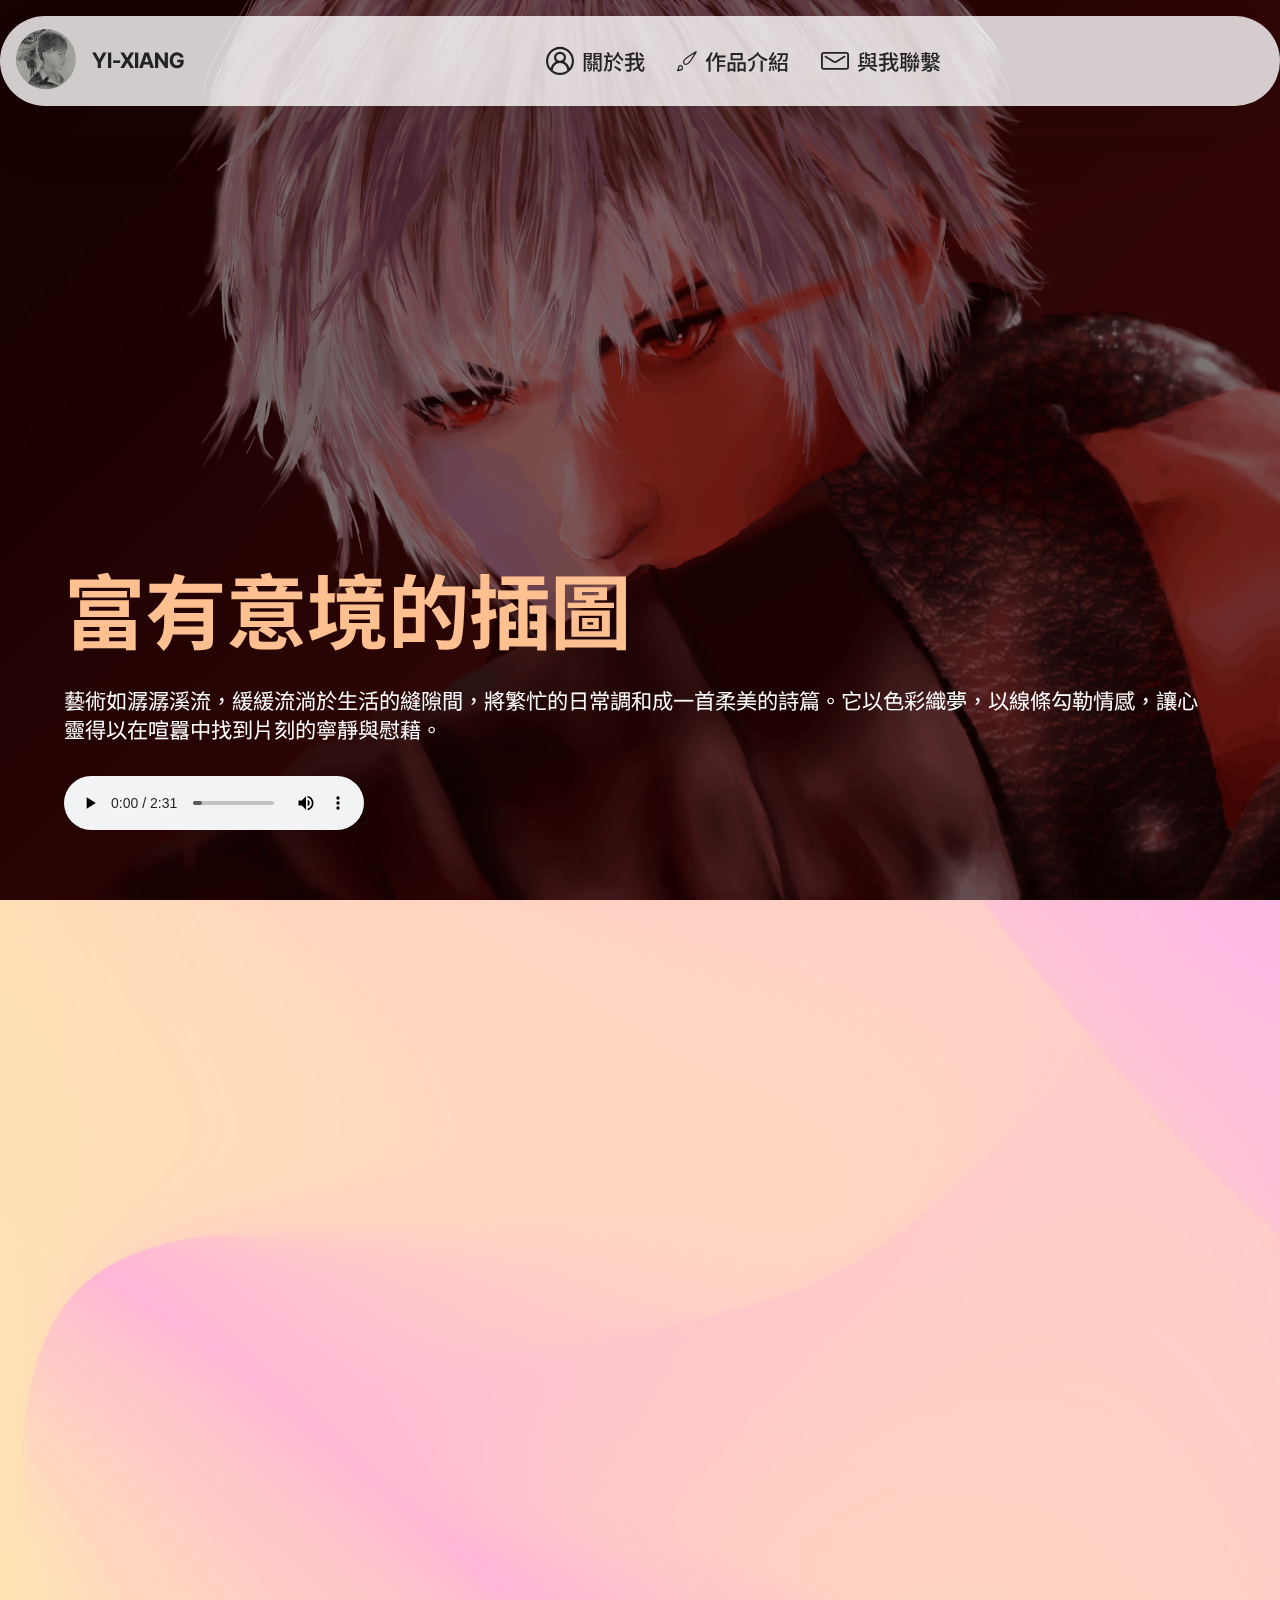
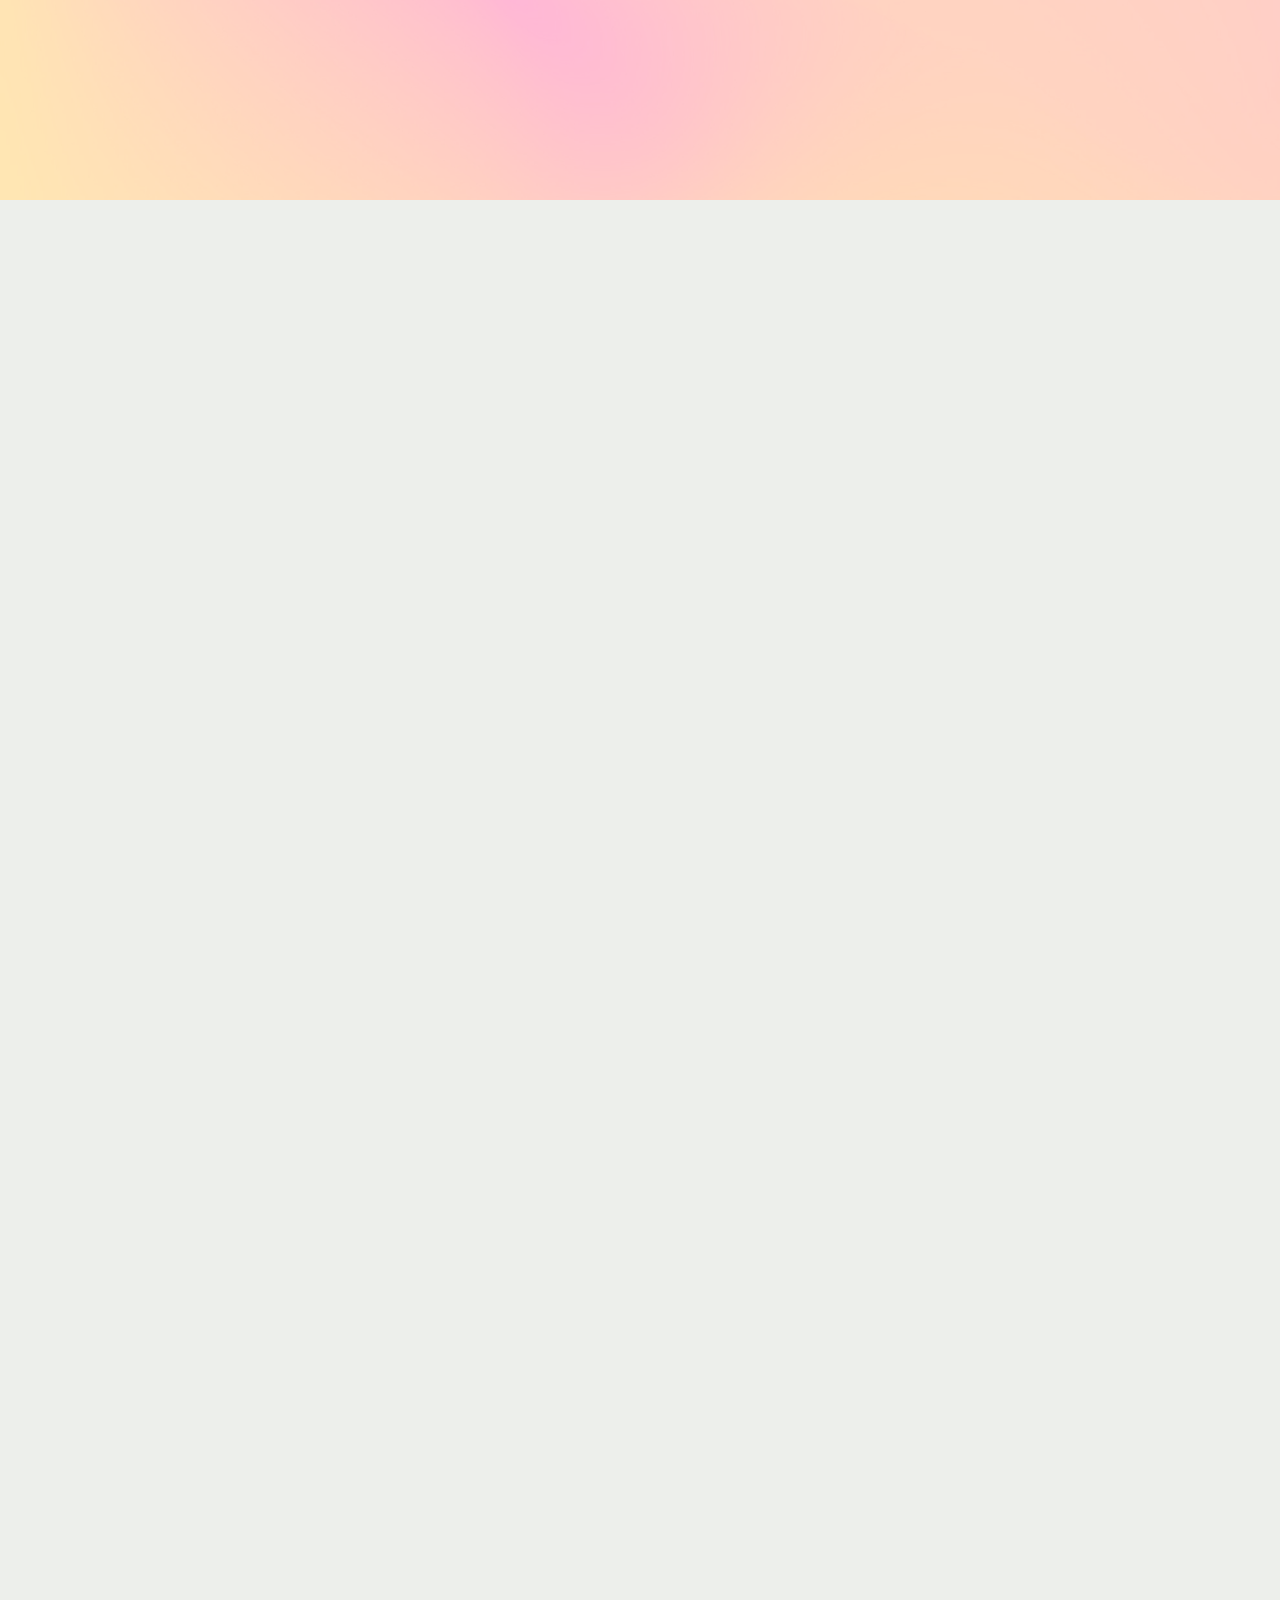
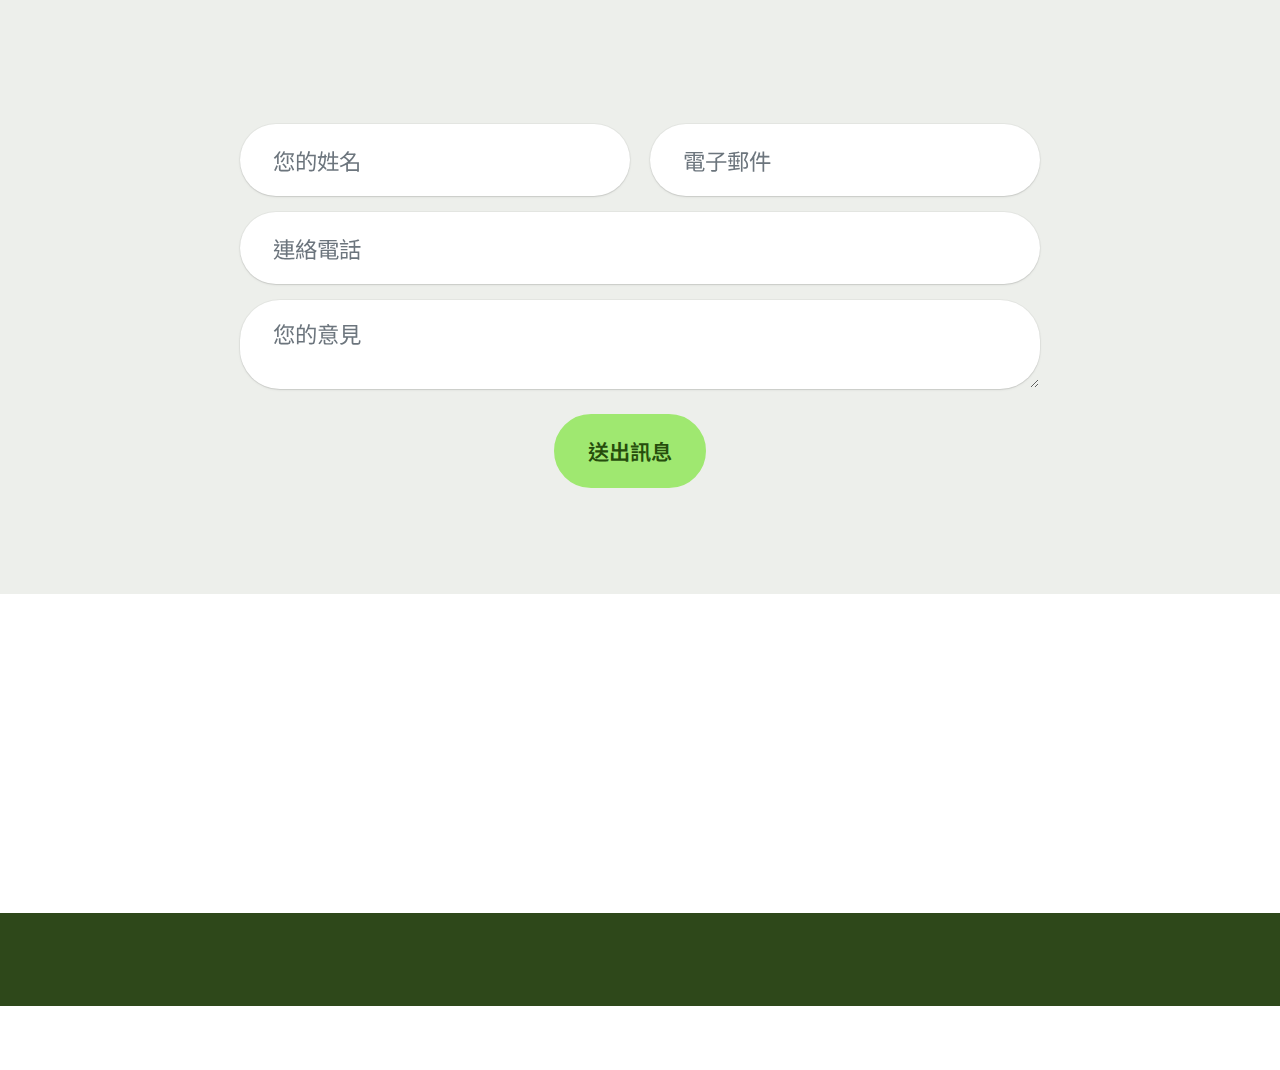
==== commit 6a20e0ac: "Update index.html" ====
--- a/index.html
+++ b/index.html
@@ -19,7 +19,7 @@
 
   
   
-  <title>個人</title>
+  <title>WANG-YI-XIANG</title>
   <link rel="stylesheet" href="assets/web/assets/mobirise-icons2/mobirise2.css">
   <link rel="stylesheet" href="assets/web/assets/mobirise-icons-bold/mobirise-icons-bold.css">
   <link rel="stylesheet" href="assets/bootstrap/css/bootstrap.min.css">
@@ -36,7 +36,7 @@
   <noscript><link rel="stylesheet" href="https://fonts.googleapis.com/css?family=Inter+Tight:100,200,300,400,500,600,700,800,900,100i,200i,300i,400i,500i,600i,700i,800i,900i&display=swap"></noscript>
   <link rel="preload" as="style" href="assets/mobirise/css/mbr-additional.css?v=68hzWu"><link rel="stylesheet" href="assets/mobirise/css/mbr-additional.css?v=68hzWu" type="text/css">
 
-  <audio src="assets/music/Nameless Faces.mp3"></audio>
+  
   
   
 </head>
@@ -91,6 +91,12 @@
         
         <p class="mbr-fonts-style mbr-text mbr-white mb-4 display-7">藝術如潺潺溪流，緩緩流淌於生活的縫隙間，將繁忙的日常調和成一首柔美的詩篇。它以色彩織夢，以線條勾勒情感，讓心靈得以在喧囂中找到片刻的寧靜與慰藉。</p>
         
+ <audio controls autoplay loop>
+                        <source src="assets/music/Nameless Faces.mp3" type="audio/mp3">
+                        Your browser does not support the audio element.
+                      </audio>
+                    </div>
+                  </div>
       </div>
     </div>
   </div>
@@ -125,6 +131,7 @@
 			<div class="col-12 col-lg-6">
 				<div class="image-wrapper">
 					<img class="w-100" src="assets/images/1355x1800.jpeg" alt="自畫像">
+                                        <audio src="assets/music/Nameless Faces.mp3"></audio>
 				</div>
 			</div>
 
@@ -148,80 +155,80 @@
             <div class="item features-image col-12 col-md-6 col-lg-3 active">
                 <div class="item-wrapper">
                     <div class="item-img">
-                        <a href="assets/images/p1.jpg" target="_blank"><img src="assets/images/544x286.jpeg" alt="日常的衝擊" title="" data-slide-to="0" data-bs-slide-to="0"></a>
-                    </div>
-                </div>
-            </div>
-            <div class="item features-image col-12 col-md-6 col-lg-3">
-                <div class="item-wrapper">
-                    <div class="item-img">
-                        <a href="assets/images/p2.jpg"><img src="assets/images/p2-544x769.jpg" alt="自由蝶翼" title="" data-slide-to="1" data-bs-slide-to="1"></a>
-                    </div>
-                </div>
-            </div>
-            <div class="item features-image col-12 col-md-6 col-lg-3">
-                <div class="item-wrapper">
-                    <div class="item-img">
-                        <a href="assets/images/p3.png"><img src="assets/images/p3-544x769.png" alt="微笑的旋律" title="" data-slide-to="2" data-bs-slide-to="2"></a>
-                    </div>
-                </div>
-            </div>
-            <div class="item features-image col-12 col-md-6 col-lg-3">
-                <div class="item-wrapper">
-                    <div class="item-img">
-                        <a href="assets/images/p4.png" target="_blank"><img src="assets/images/p4-1-544x384.png" alt="被留下的孤獨" title="" data-slide-to="3" data-bs-slide-to="3"></a>
-                    </div>
-                </div>
-            </div>
-            <div class="item features-image col-12 col-md-6 col-lg-3">
-                <div class="item-wrapper">
-                    <div class="item-img">
-                        <a href="assets/images/p4.jpg" target="_blank"><img src="assets/images/p5-596x335.jpeg" alt="無懼之凝望" title="" data-slide-to="4" data-bs-slide-to="4"></a>
-                    </div>
-                </div>
-            </div>
-            <div class="item features-image col-12 col-md-6 col-lg-3">
-                <div class="item-wrapper">
-                    <div class="item-img">
-                        <a href="assets/images/p6.jpg" target="_blank"><img src="assets/images/p6-596x335.jpg" alt="色鉛筆畫" title="" data-slide-to="5" data-bs-slide-to="5"></a>
-                    </div>
-                </div>
-            </div>
-            <div class="item features-image col-12 col-md-6 col-lg-3">
-                <div class="item-wrapper">
-                    <div class="item-img">
-                        <a href="assets/images/p7.jpg" target="_blank"><img src="assets/images/p7-2-596x795.jpeg" alt="素描少女肖像" title="" data-slide-to="6" data-bs-slide-to="6"></a>
-                    </div>
-                </div>
-            </div>
-            <div class="item features-image col-12 col-md-6 col-lg-3">
-                <div class="item-wrapper">
-                    <div class="item-img">
-                        <a href="assets/images/p8.png" target="_blank"><img src="assets/images/p8-596x795.png" alt="逐夢的色彩" title="" data-slide-to="7" data-bs-slide-to="7"></a>
+                        <a href="assets/images/P1.jpg" target="_blank"><img src="assets/images/544x286.jpeg" alt="日常的衝擊" title="" data-slide-to="0" data-bs-slide-to="0"></a>
+                    </div>
+                </div>
+            </div>
+            <div class="item features-image col-12 col-md-6 col-lg-3">
+                <div class="item-wrapper">
+                    <div class="item-img">
+                        <a href="assets/images/P2.jpg"><img src="assets/images/p2-544x769.jpg" alt="自由蝶翼" title="" data-slide-to="1" data-bs-slide-to="1"></a>
+                    </div>
+                </div>
+            </div>
+            <div class="item features-image col-12 col-md-6 col-lg-3">
+                <div class="item-wrapper">
+                    <div class="item-img">
+                        <a href="assets/images/P3.png"><img src="assets/images/p3-544x769.png" alt="微笑的旋律" title="" data-slide-to="2" data-bs-slide-to="2"></a>
+                    </div>
+                </div>
+            </div>
+            <div class="item features-image col-12 col-md-6 col-lg-3">
+                <div class="item-wrapper">
+                    <div class="item-img">
+                        <a href="assets/images/P4.png" target="_blank"><img src="assets/images/p4-1-544x384.png" alt="被留下的孤獨" title="" data-slide-to="3" data-bs-slide-to="3"></a>
+                    </div>
+                </div>
+            </div>
+            <div class="item features-image col-12 col-md-6 col-lg-3">
+                <div class="item-wrapper">
+                    <div class="item-img">
+                        <a href="assets/images/P5.jpg" target="_blank"><img src="assets/images/p5-596x335.jpeg" alt="無懼之凝望" title="" data-slide-to="4" data-bs-slide-to="4"></a>
+                    </div>
+                </div>
+            </div>
+            <div class="item features-image col-12 col-md-6 col-lg-3">
+                <div class="item-wrapper">
+                    <div class="item-img">
+                        <a href="assets/images/P6.jpg" target="_blank"><img src="assets/images/p6-596x335.jpg" alt="色鉛筆畫" title="" data-slide-to="5" data-bs-slide-to="5"></a>
+                    </div>
+                </div>
+            </div>
+            <div class="item features-image col-12 col-md-6 col-lg-3">
+                <div class="item-wrapper">
+                    <div class="item-img">
+                        <a href="assets/images/P7.jpg" target="_blank"><img src="assets/images/p7-2-596x795.jpeg" alt="素描少女肖像" title="" data-slide-to="6" data-bs-slide-to="6"></a>
+                    </div>
+                </div>
+            </div>
+            <div class="item features-image col-12 col-md-6 col-lg-3">
+                <div class="item-wrapper">
+                    <div class="item-img">
+                        <a href="assets/images/P8.png" target="_blank"><img src="assets/images/p8-596x795.png" alt="逐夢的色彩" title="" data-slide-to="7" data-bs-slide-to="7"></a>
                     </div>
                 </div>
             </div><div class="item features-image col-12 col-md-6 col-lg-3">
                 <div class="item-wrapper">
                     <div class="item-img">
-                        <a href="assets/images/p9.jpg" target="_blank"><img src="assets/images/p9-480x488.jpg" alt="少年素描" title="" data-slide-to="8" data-bs-slide-to="8"></a>
+                        <a href="assets/images/P9.jpg" target="_blank"><img src="assets/images/p9-480x488.jpg" alt="少年素描" title="" data-slide-to="8" data-bs-slide-to="8"></a>
                     </div>
                 </div>
             </div><div class="item features-image col-12 col-md-6 col-lg-3">
                 <div class="item-wrapper">
                     <div class="item-img">
-                        <a href="assets/images/p10.jpg" target="_blank"><img src="assets/images/p10-2428x2428.jpg" alt="一公升的眼淚素描" title="" data-slide-to="9" data-bs-slide-to="9"></a>
+                        <a href="assets/images/P10.jpg" target="_blank"><img src="assets/images/p10-2428x2428.jpg" alt="一公升的眼淚素描" title="" data-slide-to="9" data-bs-slide-to="9"></a>
                     </div>
                 </div>
             </div><div class="item features-image col-12 col-md-6 col-lg-3">
                 <div class="item-wrapper">
                     <div class="item-img">
-                        <a href="assets/images/p11.jpg" target="_blank"><img src="assets/images/p11-4248x5664.jpg" alt="素描女性肖像" title="" data-slide-to="10" data-bs-slide-to="10"></a>
+                        <a href="assets/images/P11.jpg" target="_blank"><img src="assets/images/p11-4248x5664.jpg" alt="素描女性肖像" title="" data-slide-to="10" data-bs-slide-to="10"></a>
                     </div>
                 </div>
             </div><div class="item features-image col-12 col-md-6 col-lg-3">
                 <div class="item-wrapper">
                     <div class="item-img">
-                        <a href="assets/images/p12.jpg" target="_blank"><img src="assets/images/p12-5664x4248.jpeg" alt="素描女性肖像" title="" data-slide-to="11" data-bs-slide-to="11"></a>
+                        <a href="assets/images/P12.jpg" target="_blank"><img src="assets/images/p12-5664x4248.jpeg" alt="素描女性肖像" title="" data-slide-to="11" data-bs-slide-to="11"></a>
                     </div>
                 </div>
             </div>
@@ -337,4 +344,4 @@
  <div id="scrollToTop" class="scrollToTop mbr-arrow-up"><a style="text-align: center;"><i class="mbr-arrow-up-icon mbr-arrow-up-icon-cm cm-icon cm-icon-smallarrow-up"></i></a></div>
     <input name="animation" type="hidden">
   </body>
-</html>+</html>
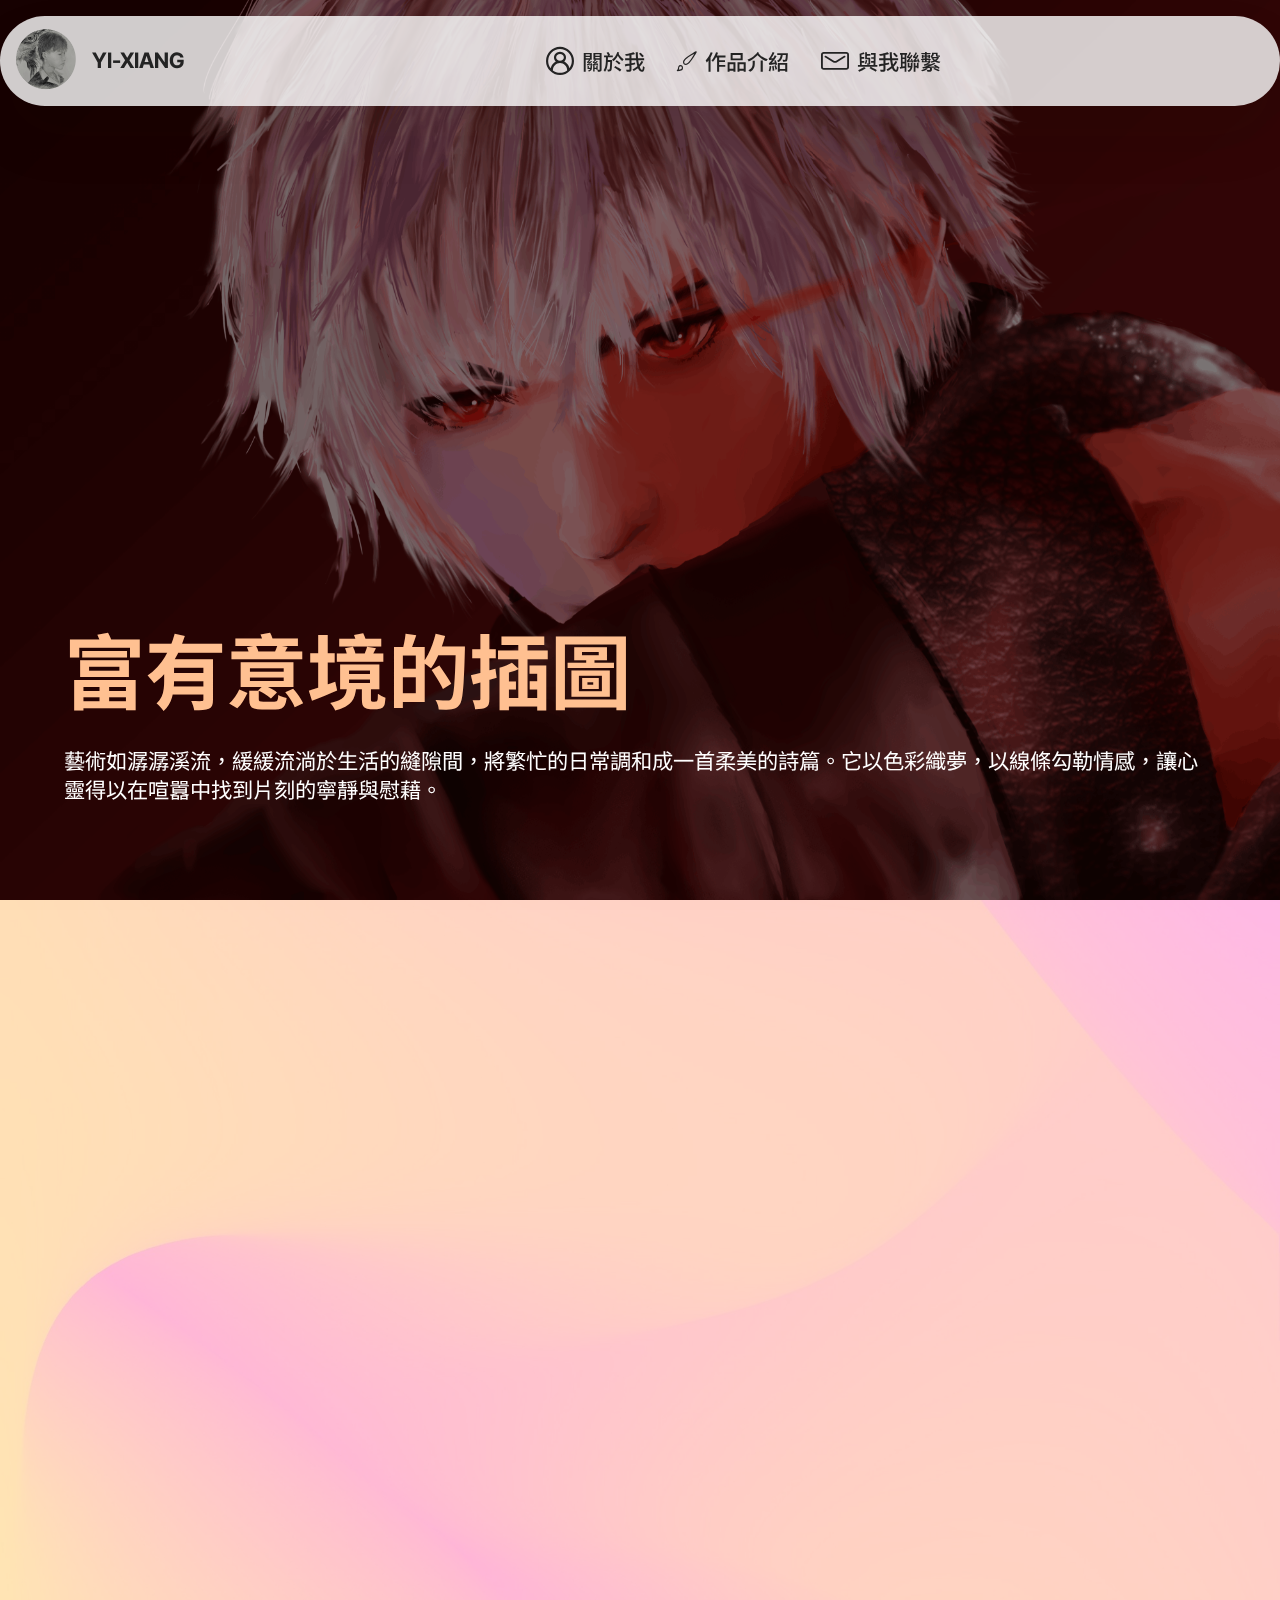
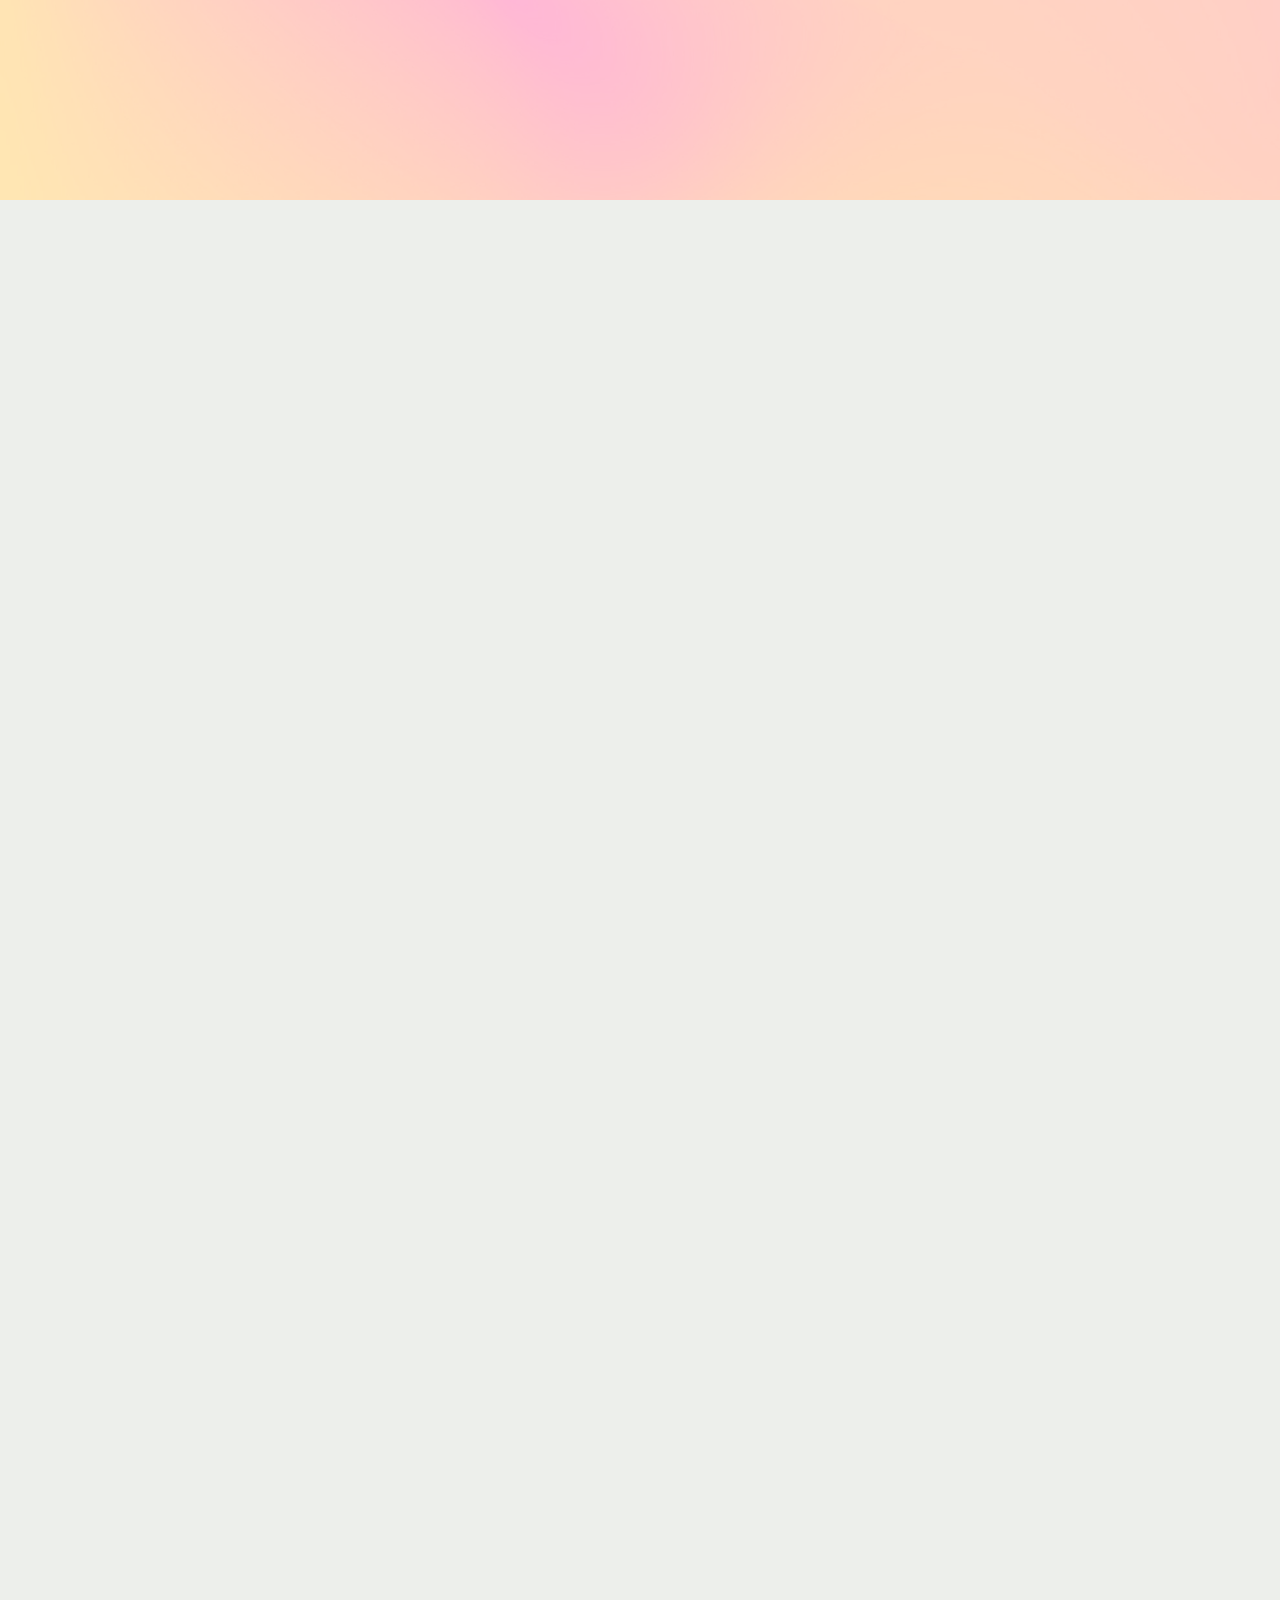
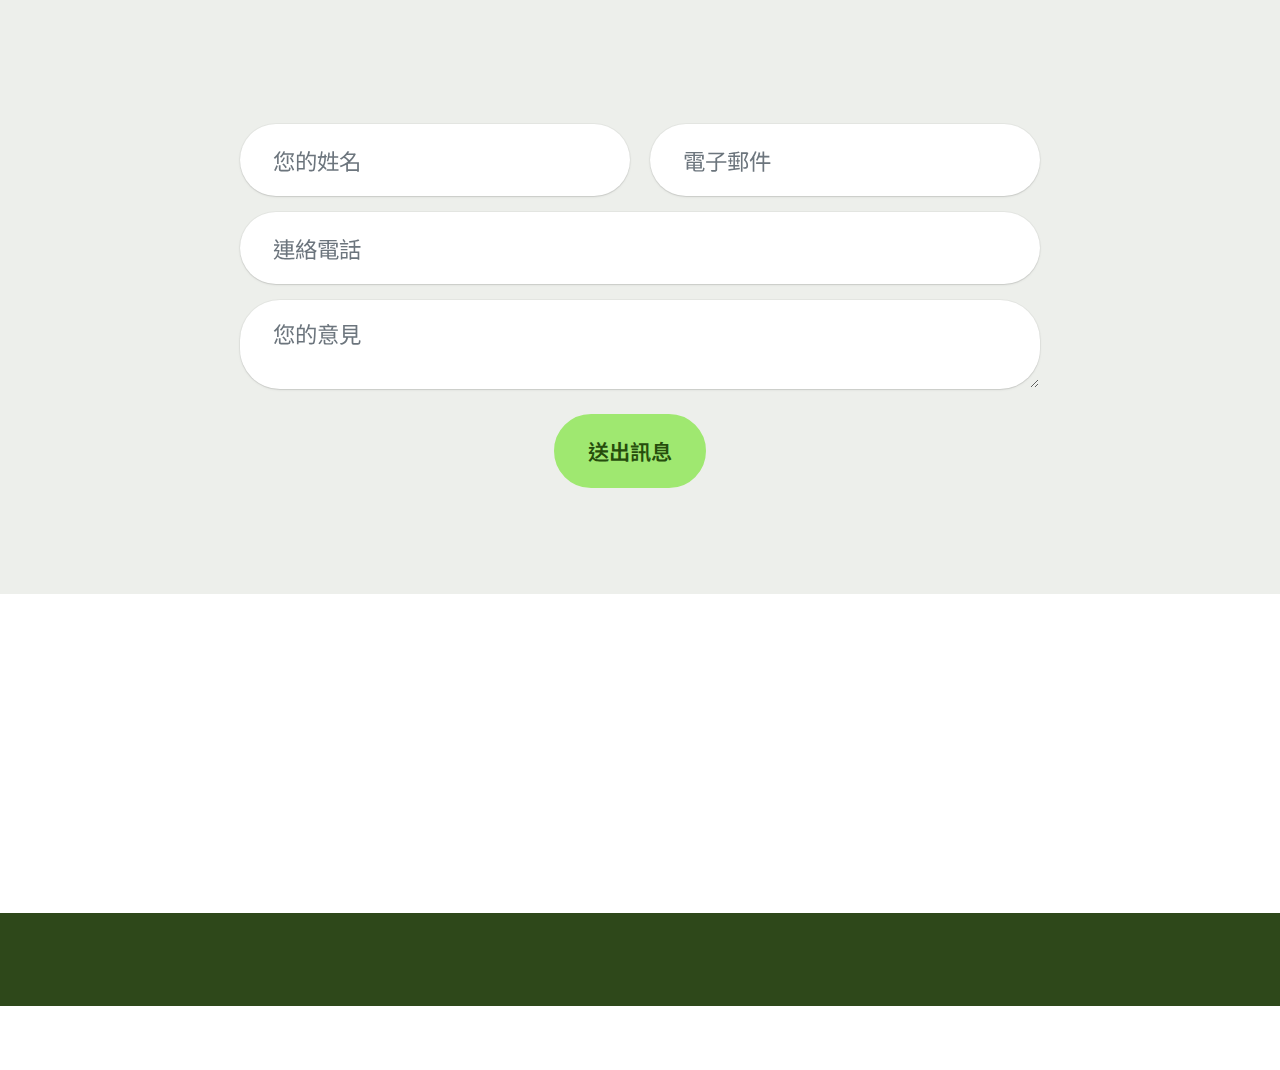
==== commit 3dcc8679: "Update index.html" ====
--- a/index.html
+++ b/index.html
@@ -90,11 +90,7 @@
           <strong><br>富有意境的插圖</strong></h1>
         
         <p class="mbr-fonts-style mbr-text mbr-white mb-4 display-7">藝術如潺潺溪流，緩緩流淌於生活的縫隙間，將繁忙的日常調和成一首柔美的詩篇。它以色彩織夢，以線條勾勒情感，讓心靈得以在喧囂中找到片刻的寧靜與慰藉。</p>
-        
- <audio controls autoplay loop>
-                        <source src="assets/music/Nameless Faces.mp3" type="audio/mp3">
-                        Your browser does not support the audio element.
-                      </audio>
+
                     </div>
                   </div>
       </div>
